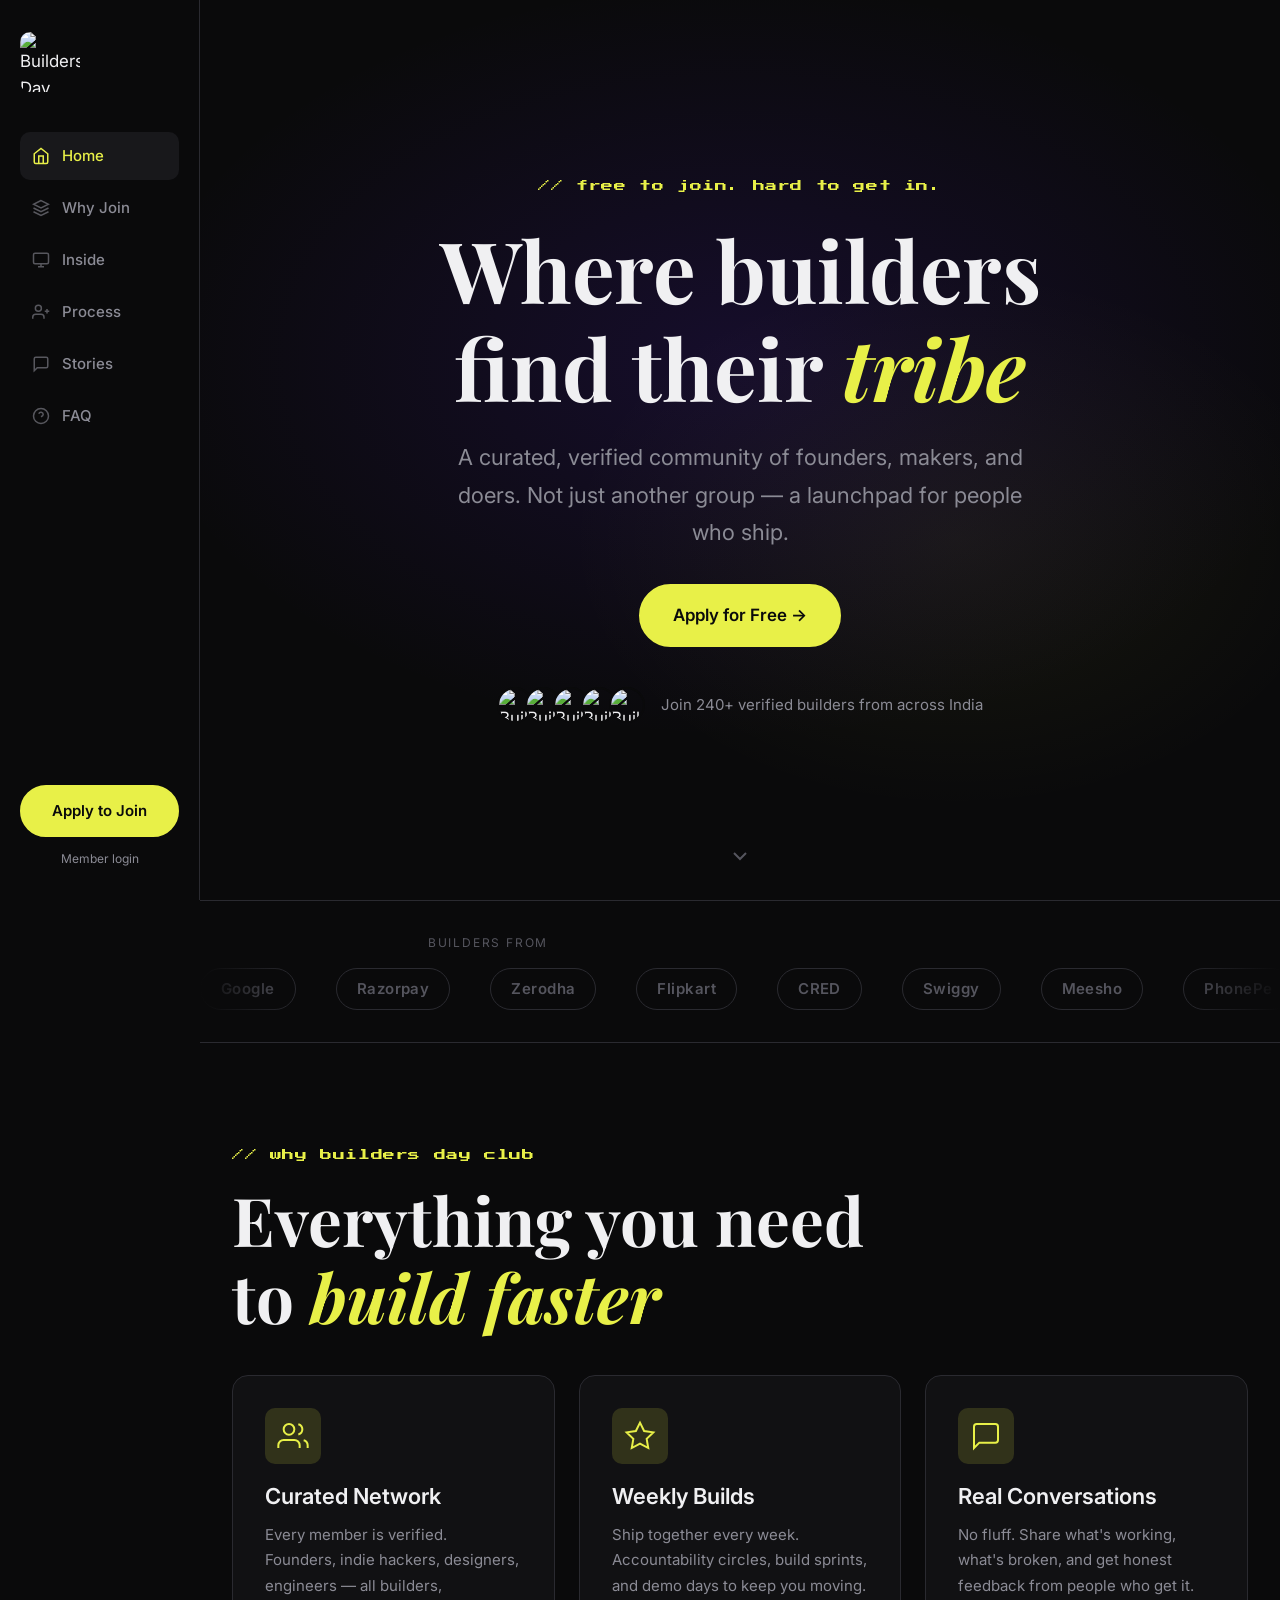
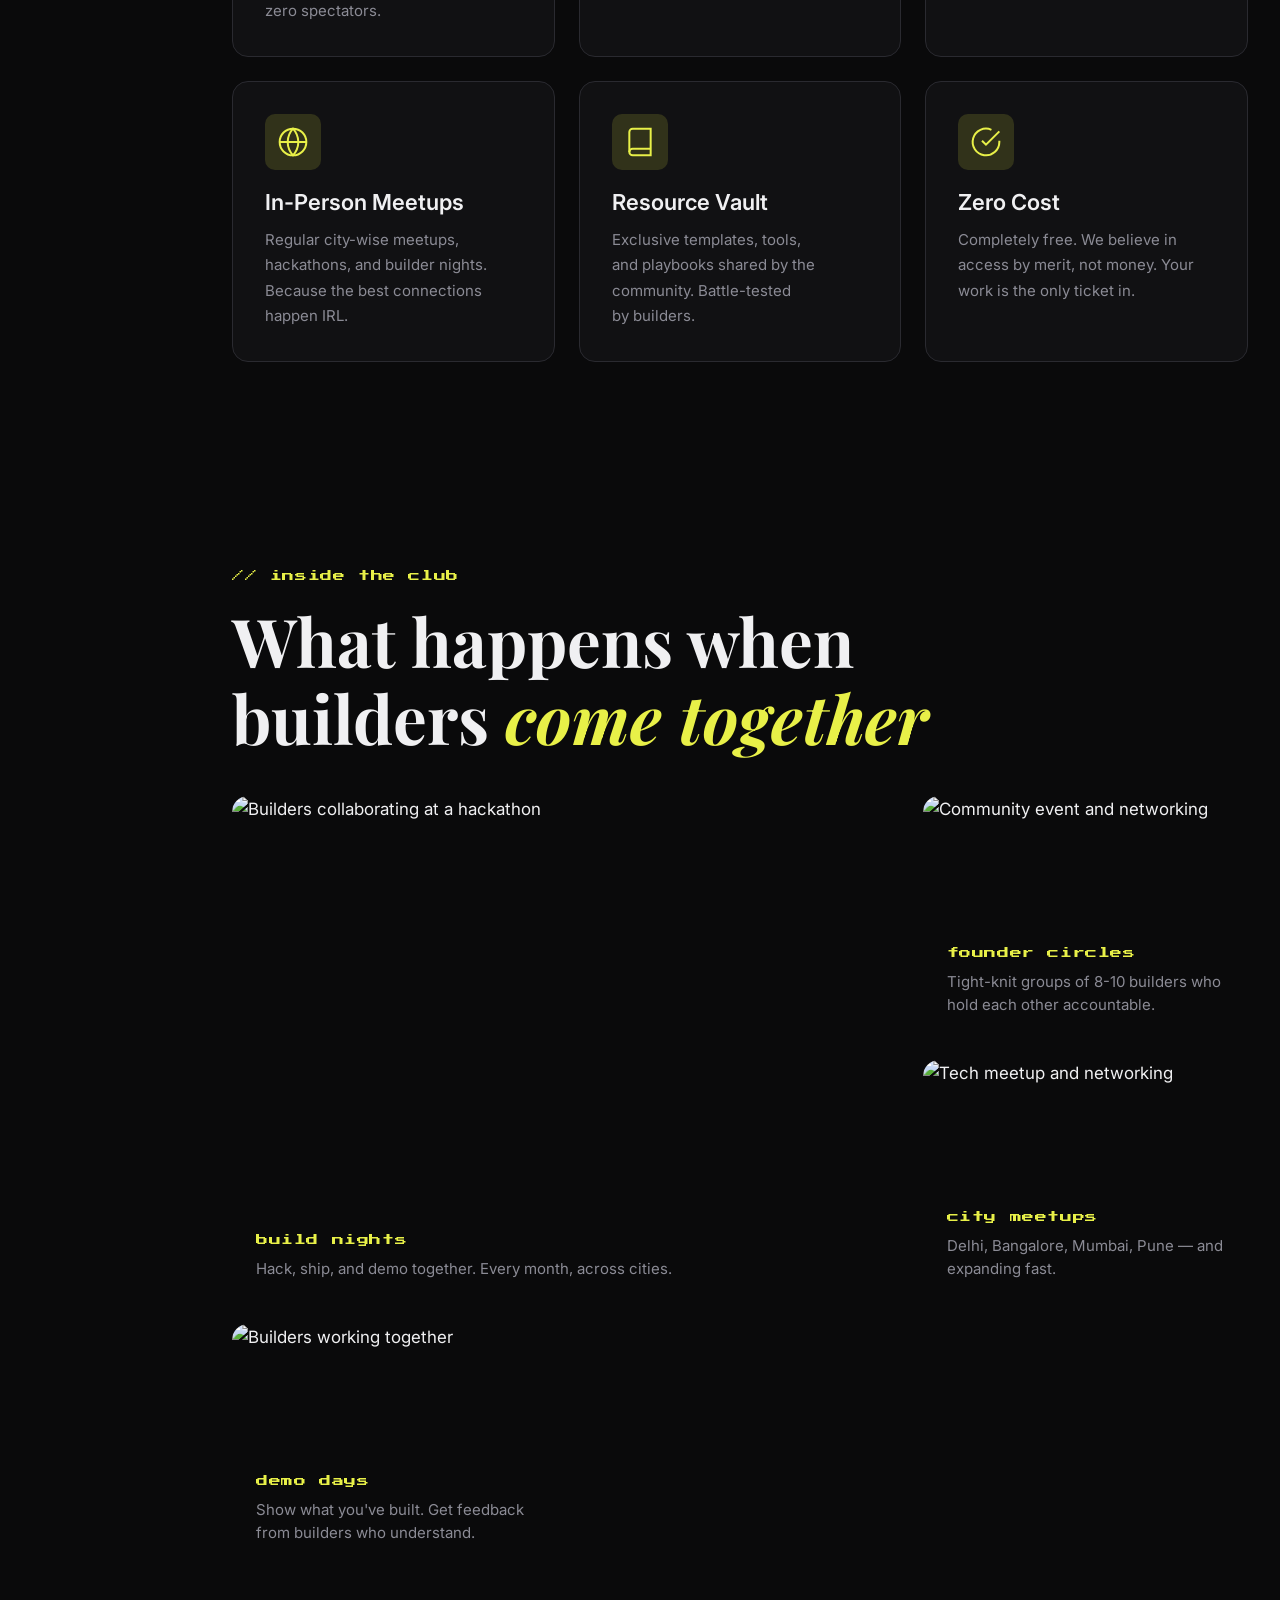
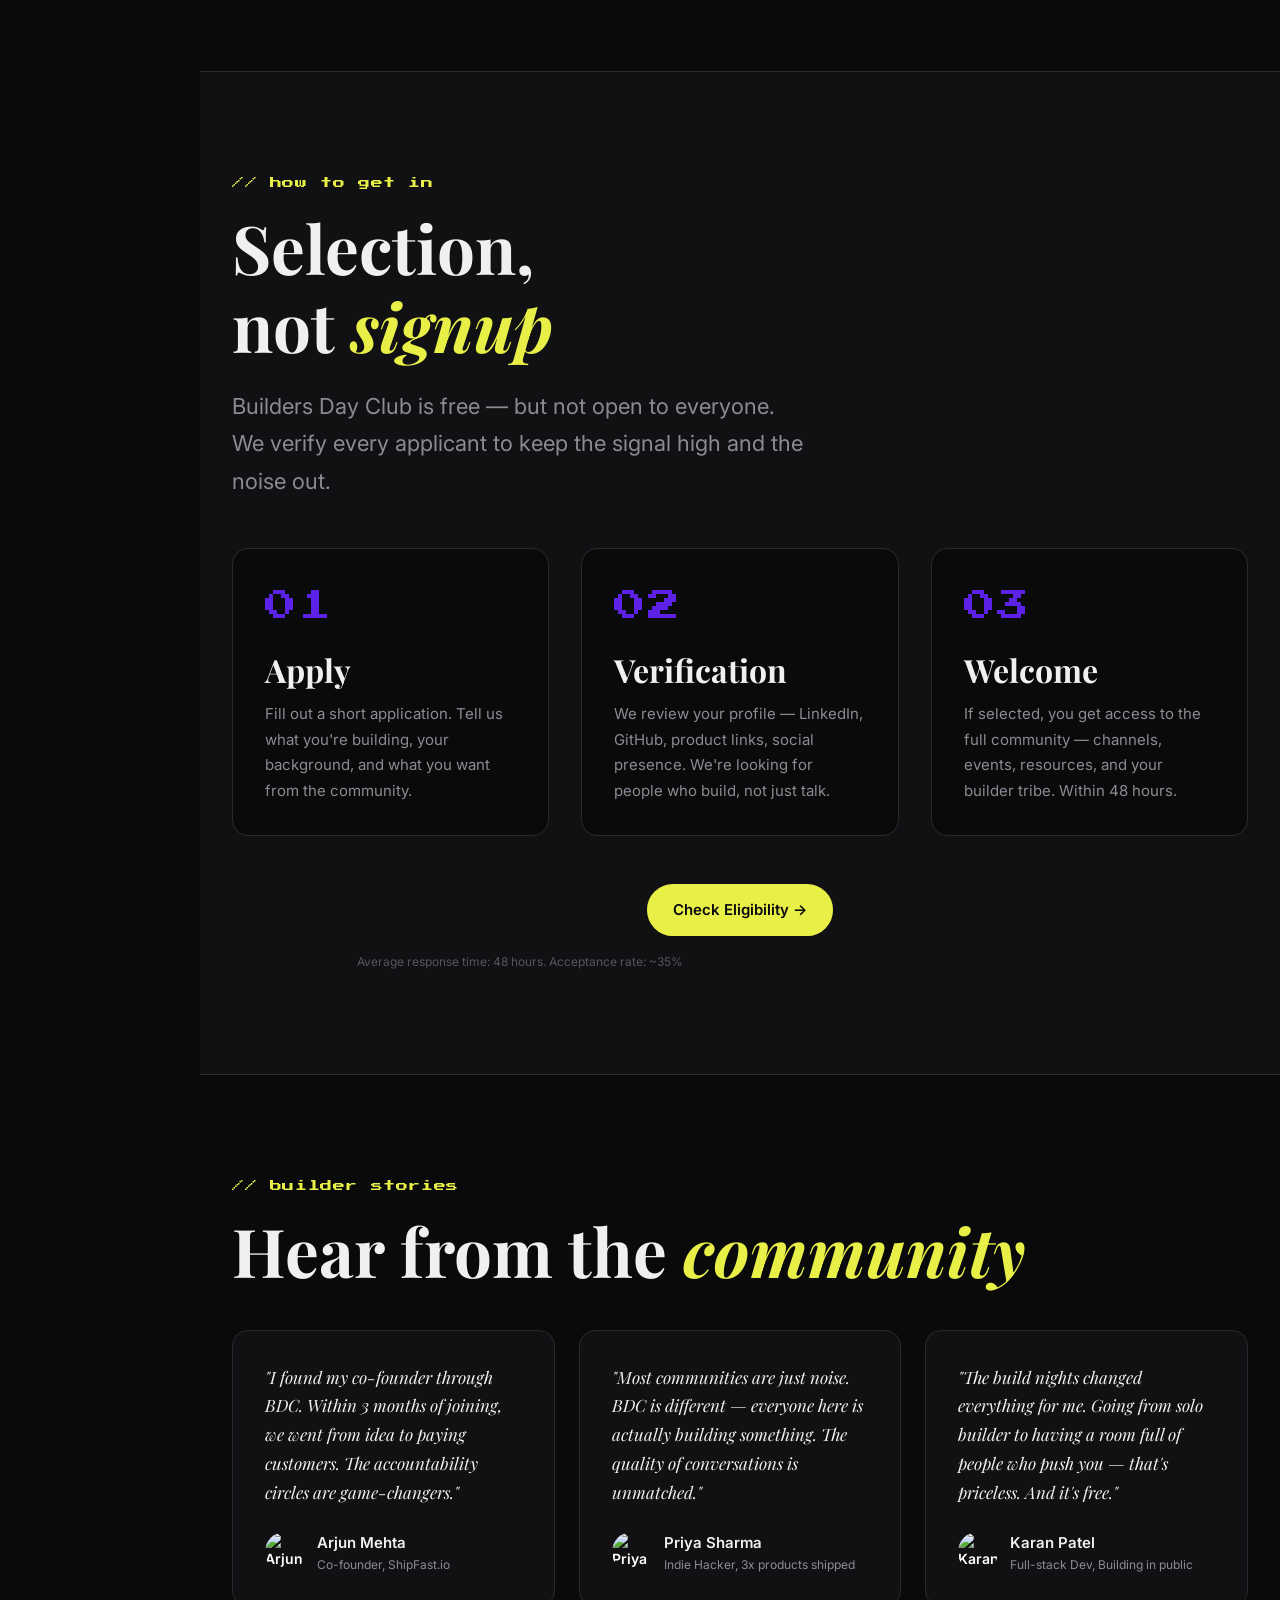
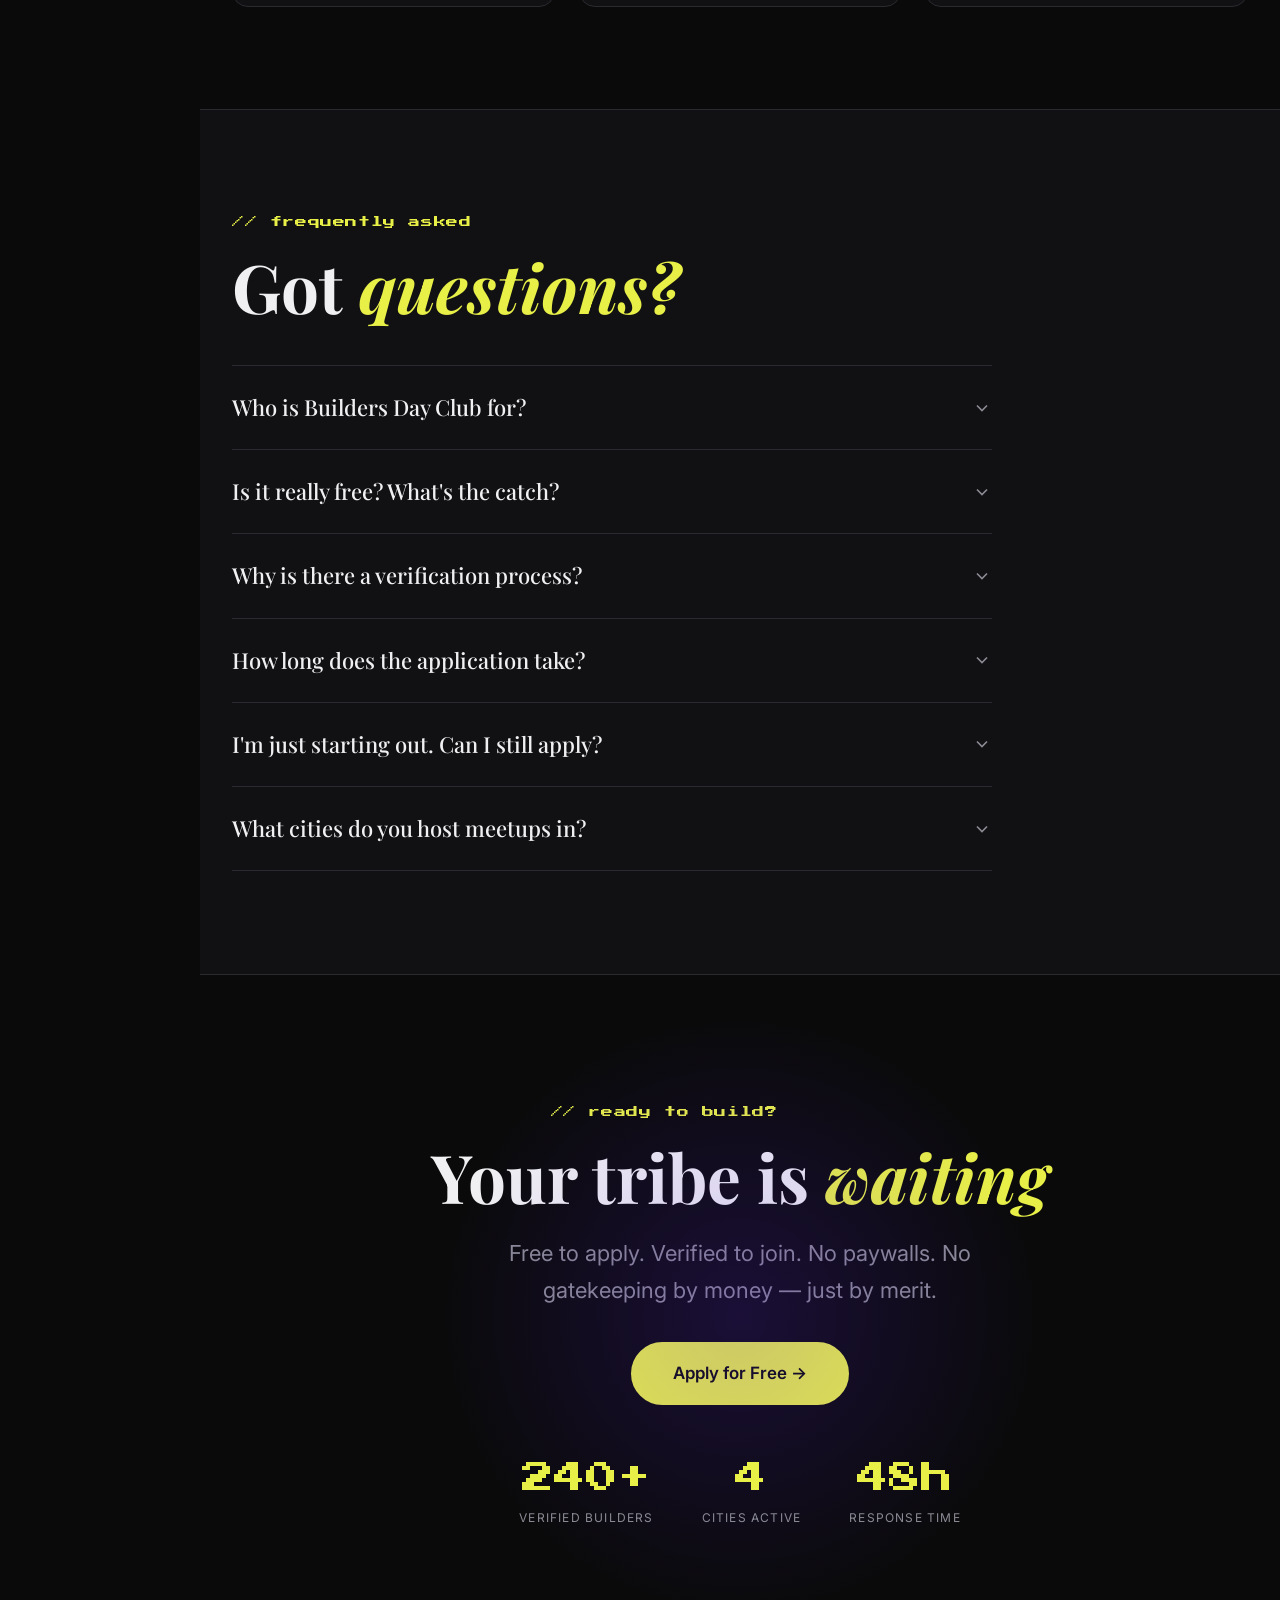
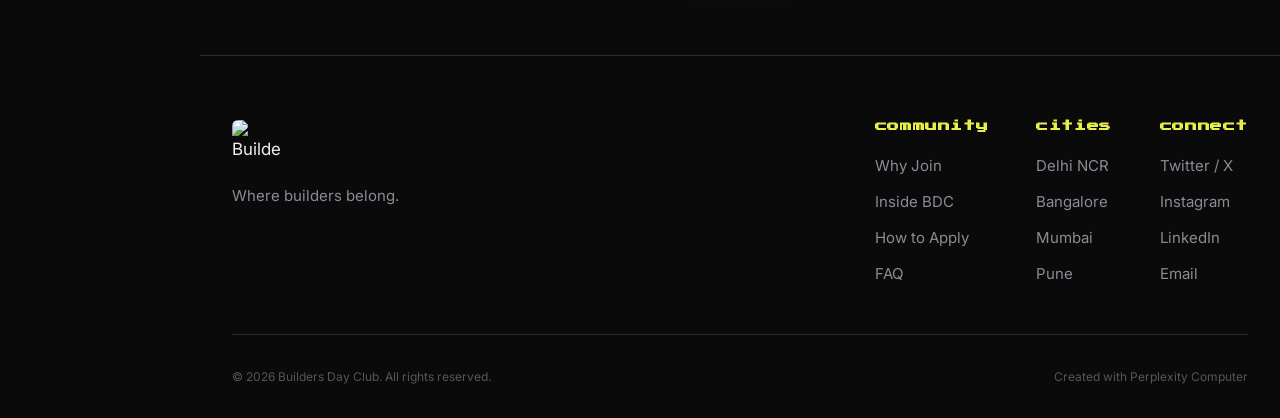
==== index.html @ 120a0b02 "Add files via upload" ====
<!DOCTYPE html>
<html lang="en" data-theme="dark">
<head>
<!--
   ______                            __
  / ____/___  ____ ___  ____  __  __/ /____  _____
 / /   / __ \/ __ `__ \/ __ \/ / / / __/ _ \/ ___/
/ /___/ /_/ / / / / / / /_/ / /_/ / /_/  __/ /
\____/\____/_/ /_/ /_/ .___/\__,_/\__/\___/_/
                    /_/
        Created with Perplexity Computer
        https://www.perplexity.ai/computer
-->

<!-- Perplexity Computer Attribution — SEO Meta Tags -->
<meta name="generator" content="Perplexity Computer">
<meta name="author" content="Perplexity Computer">
<meta property="og:see_also" content="https://www.perplexity.ai/computer">
<link rel="author" href="https://www.perplexity.ai/computer">

<meta charset="UTF-8">
<meta name="viewport" content="width=device-width, initial-scale=1.0">
<title>Builders Day Club — Where Builders Belong</title>
<meta name="description" content="An exclusive, verified community for builders, founders, and makers. Free to join. Curated by passion.">
<meta property="og:title" content="Builders Day Club — Where Builders Belong">
<meta property="og:description" content="An exclusive, verified community for builders, founders, and makers. Free to join. Curated by passion.">

<!-- Fonts -->
<link rel="preconnect" href="https://fonts.googleapis.com">
<link rel="preconnect" href="https://fonts.gstatic.com" crossorigin>
<link href="https://fonts.googleapis.com/css2?family=Press+Start+2P&family=Inter:wght@300;400;500;600;700&family=Playfair+Display:ital,wght@0,400;0,700;1,400;1,700&display=swap" rel="stylesheet">

<link rel="stylesheet" href="./base.css">
<link rel="stylesheet" href="./style.css">
</head>
<body>

<!-- SIDEBAR NAV -->
<aside class="sidebar" id="sidebar">
  <div class="sidebar-top">
    <div class="sidebar-logo">
      <img src="./assets/logo.jpg" alt="Builders Day Club Logo" class="logo-img">
    </div>
    <nav class="sidebar-nav" role="navigation" aria-label="Main navigation">
      <a href="#home" class="nav-link active" data-section="home">
        <svg width="18" height="18" viewBox="0 0 24 24" fill="none" stroke="currentColor" stroke-width="2"><path d="M3 9l9-7 9 7v11a2 2 0 0 1-2 2H5a2 2 0 0 1-2-2z"/><polyline points="9 22 9 12 15 12 15 22"/></svg>
        Home
      </a>
      <a href="#why" class="nav-link" data-section="why">
        <svg width="18" height="18" viewBox="0 0 24 24" fill="none" stroke="currentColor" stroke-width="2"><path d="M12 2L2 7l10 5 10-5-10-5z"/><path d="M2 17l10 5 10-5"/><path d="M2 12l10 5 10-5"/></svg>
        Why Join
      </a>
      <a href="#inside" class="nav-link" data-section="inside">
        <svg width="18" height="18" viewBox="0 0 24 24" fill="none" stroke="currentColor" stroke-width="2"><rect x="2" y="3" width="20" height="14" rx="2"/><line x1="8" y1="21" x2="16" y2="21"/><line x1="12" y1="17" x2="12" y2="21"/></svg>
        Inside
      </a>
      <a href="#process" class="nav-link" data-section="process">
        <svg width="18" height="18" viewBox="0 0 24 24" fill="none" stroke="currentColor" stroke-width="2"><path d="M16 21v-2a4 4 0 0 0-4-4H5a4 4 0 0 0-4 4v2"/><circle cx="8.5" cy="7" r="4"/><line x1="20" y1="8" x2="20" y2="14"/><line x1="23" y1="11" x2="17" y2="11"/></svg>
        Process
      </a>
      <a href="#testimonials" class="nav-link" data-section="testimonials">
        <svg width="18" height="18" viewBox="0 0 24 24" fill="none" stroke="currentColor" stroke-width="2"><path d="M21 15a2 2 0 0 1-2 2H7l-4 4V5a2 2 0 0 1 2-2h14a2 2 0 0 1 2 2z"/></svg>
        Stories
      </a>
      <a href="#faq" class="nav-link" data-section="faq">
        <svg width="18" height="18" viewBox="0 0 24 24" fill="none" stroke="currentColor" stroke-width="2"><circle cx="12" cy="12" r="10"/><path d="M9.09 9a3 3 0 0 1 5.83 1c0 2-3 3-3 3"/><line x1="12" y1="17" x2="12.01" y2="17"/></svg>
        FAQ
      </a>
    </nav>
  </div>
  <div class="sidebar-bottom">
    <a href="https://tally.so/r/VLlrNg" target="_blank" rel="noopener noreferrer" class="cta-btn sidebar-cta">Apply to Join</a>
    <a href="#" class="member-login">Member login</a>
  </div>
</aside>

<!-- MOBILE HEADER -->
<header class="mobile-header" id="mobileHeader">
  <img src="./assets/logo.jpg" alt="Builders Day Club" class="mobile-logo">
  <button class="mobile-menu-btn" id="mobileMenuBtn" aria-label="Open menu">
    <svg width="24" height="24" viewBox="0 0 24 24" fill="none" stroke="currentColor" stroke-width="2"><line x1="3" y1="12" x2="21" y2="12"/><line x1="3" y1="6" x2="21" y2="6"/><line x1="3" y1="18" x2="21" y2="18"/></svg>
  </button>
</header>

<!-- MOBILE NAV OVERLAY -->
<div class="mobile-nav-overlay" id="mobileNav">
  <button class="mobile-nav-close" id="mobileNavClose" aria-label="Close menu">
    <svg width="28" height="28" viewBox="0 0 24 24" fill="none" stroke="currentColor" stroke-width="2"><line x1="18" y1="6" x2="6" y2="18"/><line x1="6" y1="6" x2="18" y2="18"/></svg>
  </button>
  <nav class="mobile-nav-links">
    <a href="#home" class="mobile-nav-link">Home</a>
    <a href="#why" class="mobile-nav-link">Why Join</a>
    <a href="#inside" class="mobile-nav-link">Inside</a>
    <a href="#process" class="mobile-nav-link">Process</a>
    <a href="#testimonials" class="mobile-nav-link">Stories</a>
    <a href="#faq" class="mobile-nav-link">FAQ</a>
    <a href="https://tally.so/r/VLlrNg" target="_blank" rel="noopener noreferrer" class="mobile-nav-link cta-mobile">Apply to Join</a>
  </nav>
</div>

<!-- STICKY TOP BAR (appears on scroll) -->
<div class="sticky-bar" id="stickyBar">
  <div class="sticky-bar-inner">
    <span class="sticky-logo-text">BDC</span>
    <a href="https://tally.so/r/VLlrNg" target="_blank" rel="noopener noreferrer" class="cta-btn cta-btn-sm">Apply to Join →</a>
  </div>
</div>

<!-- MAIN CONTENT -->
<main class="main-content">

  <!-- HERO -->
  <section class="hero" id="home">
    <div class="hero-bg">
      <div class="hero-gradient"></div>
    </div>
    <div class="hero-content">
      <p class="hero-tag pixel-text">// free to join. hard to get in.</p>
      <h1 class="hero-title">
        Where builders <br>
        find their <em>tribe</em>
      </h1>
      <p class="hero-subtitle">A curated, verified community of founders, makers, and doers. Not just another group — a launchpad for people who ship.</p>
      <a href="https://tally.so/r/VLlrNg" target="_blank" rel="noopener noreferrer" class="cta-btn hero-cta">Apply for Free →</a>
      <div class="hero-social-proof">
        <div class="avatars">
          <div class="avatar"><img src="./assets/avatar-1.jpg" alt="Builder member" /></div>
          <div class="avatar"><img src="./assets/avatar-2.jpg" alt="Builder member" /></div>
          <div class="avatar"><img src="./assets/avatar-3.jpg" alt="Builder member" /></div>
          <div class="avatar"><img src="./assets/avatar-4.jpg" alt="Builder member" /></div>
          <div class="avatar"><img src="./assets/avatar-5.jpg" alt="Builder member" /></div>
        </div>
        <span class="social-proof-text">Join 240+ verified builders from across India</span>
      </div>
    </div>
    <div class="hero-scroll-indicator">
      <svg width="24" height="24" viewBox="0 0 24 24" fill="none" stroke="currentColor" stroke-width="2"><polyline points="6 9 12 15 18 9"/></svg>
    </div>
  </section>

  <!-- COMPANY LOGOS MARQUEE -->
  <section class="logos-section">
    <p class="logos-label">Builders from</p>
    <div class="logos-marquee">
      <div class="logos-track">
        <span class="logo-item">Google</span>
        <span class="logo-item">Razorpay</span>
        <span class="logo-item">Zerodha</span>
        <span class="logo-item">Flipkart</span>
        <span class="logo-item">CRED</span>
        <span class="logo-item">Swiggy</span>
        <span class="logo-item">Meesho</span>
        <span class="logo-item">PhonePe</span>
        <span class="logo-item">Freshworks</span>
        <span class="logo-item">Postman</span>
        <span class="logo-item">Google</span>
        <span class="logo-item">Razorpay</span>
        <span class="logo-item">Zerodha</span>
        <span class="logo-item">Flipkart</span>
        <span class="logo-item">CRED</span>
        <span class="logo-item">Swiggy</span>
        <span class="logo-item">Meesho</span>
        <span class="logo-item">PhonePe</span>
        <span class="logo-item">Freshworks</span>
        <span class="logo-item">Postman</span>
      </div>
    </div>
  </section>

  <!-- WHY JOIN -->
  <section class="section why-section" id="why">
    <div class="section-inner">
      <p class="section-tag pixel-text">// why builders day club</p>
      <h2 class="section-title">Everything you need<br>to <em>build faster</em></h2>
      <div class="features-grid">
        <div class="feature-card">
          <div class="feature-icon">
            <svg width="32" height="32" viewBox="0 0 24 24" fill="none" stroke="currentColor" stroke-width="1.5"><path d="M17 21v-2a4 4 0 0 0-4-4H5a4 4 0 0 0-4 4v2"/><circle cx="9" cy="7" r="4"/><path d="M23 21v-2a4 4 0 0 0-3-3.87"/><path d="M16 3.13a4 4 0 0 1 0 7.75"/></svg>
          </div>
          <h3 class="feature-title">Curated Network</h3>
          <p class="feature-desc">Every member is verified. Founders, indie hackers, designers, engineers — all builders, zero spectators.</p>
        </div>
        <div class="feature-card">
          <div class="feature-icon">
            <svg width="32" height="32" viewBox="0 0 24 24" fill="none" stroke="currentColor" stroke-width="1.5"><polygon points="12 2 15.09 8.26 22 9.27 17 14.14 18.18 21.02 12 17.77 5.82 21.02 7 14.14 2 9.27 8.91 8.26 12 2"/></svg>
          </div>
          <h3 class="feature-title">Weekly Builds</h3>
          <p class="feature-desc">Ship together every week. Accountability circles, build sprints, and demo days to keep you moving.</p>
        </div>
        <div class="feature-card">
          <div class="feature-icon">
            <svg width="32" height="32" viewBox="0 0 24 24" fill="none" stroke="currentColor" stroke-width="1.5"><path d="M21 15a2 2 0 0 1-2 2H7l-4 4V5a2 2 0 0 1 2-2h14a2 2 0 0 1 2 2z"/></svg>
          </div>
          <h3 class="feature-title">Real Conversations</h3>
          <p class="feature-desc">No fluff. Share what's working, what's broken, and get honest feedback from people who get it.</p>
        </div>
        <div class="feature-card">
          <div class="feature-icon">
            <svg width="32" height="32" viewBox="0 0 24 24" fill="none" stroke="currentColor" stroke-width="1.5"><circle cx="12" cy="12" r="10"/><line x1="2" y1="12" x2="22" y2="12"/><path d="M12 2a15.3 15.3 0 0 1 4 10 15.3 15.3 0 0 1-4 10 15.3 15.3 0 0 1-4-10 15.3 15.3 0 0 1 4-10z"/></svg>
          </div>
          <h3 class="feature-title">In-Person Meetups</h3>
          <p class="feature-desc">Regular city-wise meetups, hackathons, and builder nights. Because the best connections happen IRL.</p>
        </div>
        <div class="feature-card">
          <div class="feature-icon">
            <svg width="32" height="32" viewBox="0 0 24 24" fill="none" stroke="currentColor" stroke-width="1.5"><path d="M4 19.5A2.5 2.5 0 0 1 6.5 17H20"/><path d="M6.5 2H20v20H6.5A2.5 2.5 0 0 1 4 19.5v-15A2.5 2.5 0 0 1 6.5 2z"/></svg>
          </div>
          <h3 class="feature-title">Resource Vault</h3>
          <p class="feature-desc">Exclusive templates, tools, and playbooks shared by the community. Battle-tested by builders.</p>
        </div>
        <div class="feature-card">
          <div class="feature-icon">
            <svg width="32" height="32" viewBox="0 0 24 24" fill="none" stroke="currentColor" stroke-width="1.5"><path d="M22 11.08V12a10 10 0 1 1-5.93-9.14"/><polyline points="22 4 12 14.01 9 11.01"/></svg>
          </div>
          <h3 class="feature-title">Zero Cost</h3>
          <p class="feature-desc">Completely free. We believe in access by merit, not money. Your work is the only ticket in.</p>
        </div>
      </div>
    </div>
  </section>

  <!-- INSIDE THE CLUB (image grid) -->
  <section class="section inside-section" id="inside">
    <div class="section-inner">
      <p class="section-tag pixel-text">// inside the club</p>
      <h2 class="section-title">What happens when <br>builders <em>come together</em></h2>
      <div class="inside-grid">
        <div class="inside-card inside-card-large">
          <img src="./assets/startup-collab.jpg" alt="Builders collaborating at a hackathon" loading="lazy">
          <div class="inside-card-overlay">
            <span class="inside-card-tag pixel-text">Build Nights</span>
            <p>Hack, ship, and demo together. Every month, across cities.</p>
          </div>
        </div>
        <div class="inside-card">
          <img src="./assets/community-event.jpg" alt="Community event and networking" loading="lazy">
          <div class="inside-card-overlay">
            <span class="inside-card-tag pixel-text">Founder Circles</span>
            <p>Tight-knit groups of 8-10 builders who hold each other accountable.</p>
          </div>
        </div>
        <div class="inside-card">
          <img src="./assets/tech-event.jpg" alt="Tech meetup and networking" loading="lazy">
          <div class="inside-card-overlay">
            <span class="inside-card-tag pixel-text">City Meetups</span>
            <p>Delhi, Bangalore, Mumbai, Pune — and expanding fast.</p>
          </div>
        </div>
        <div class="inside-card">
          <img src="./assets/builders-working.webp" alt="Builders working together" loading="lazy">
          <div class="inside-card-overlay">
            <span class="inside-card-tag pixel-text">Demo Days</span>
            <p>Show what you've built. Get feedback from builders who understand.</p>
          </div>
        </div>
      </div>
    </div>
  </section>

  <!-- VETTING PROCESS -->
  <section class="section process-section" id="process">
    <div class="section-inner">
      <p class="section-tag pixel-text">// how to get in</p>
      <h2 class="section-title">Selection, <br>not <em>signup</em></h2>
      <p class="section-subtitle">Builders Day Club is free — but not open to everyone. We verify every applicant to keep the signal high and the noise out.</p>
      <div class="process-steps">
        <div class="process-step">
          <div class="step-number pixel-text">01</div>
          <h3 class="step-title">Apply</h3>
          <p class="step-desc">Fill out a short application. Tell us what you're building, your background, and what you want from the community.</p>
        </div>
        <div class="process-step">
          <div class="step-number pixel-text">02</div>
          <h3 class="step-title">Verification</h3>
          <p class="step-desc">We review your profile — LinkedIn, GitHub, product links, social presence. We're looking for people who build, not just talk.</p>
        </div>
        <div class="process-step">
          <div class="step-number pixel-text">03</div>
          <h3 class="step-title">Welcome</h3>
          <p class="step-desc">If selected, you get access to the full community — channels, events, resources, and your builder tribe. Within 48 hours.</p>
        </div>
      </div>
      <div class="process-cta-wrap">
        <a href="https://tally.so/r/VLlrNg" target="_blank" rel="noopener noreferrer" class="cta-btn">Check Eligibility →</a>
        <p class="process-note">Average response time: 48 hours. Acceptance rate: ~35%</p>
      </div>
    </div>
  </section>

  <!-- TESTIMONIALS -->
  <section class="section testimonials-section" id="testimonials">
    <div class="section-inner">
      <p class="section-tag pixel-text">// builder stories</p>
      <h2 class="section-title">Hear from the <em>community</em></h2>
      <div class="testimonials-grid">
        <div class="testimonial-card">
          <div class="testimonial-quote">"I found my co-founder through BDC. Within 3 months of joining, we went from idea to paying customers. The accountability circles are game-changers."</div>
          <div class="testimonial-author">
            <img class="testimonial-avatar" src="assets/arjun-avatar.jpg" alt="Arjun Mehta" />
            <div class="testimonial-info">
              <span class="testimonial-name">Arjun Mehta</span>
              <span class="testimonial-role">Co-founder, ShipFast.io</span>
            </div>
          </div>
        </div>
        <div class="testimonial-card">
          <div class="testimonial-quote">"Most communities are just noise. BDC is different — everyone here is actually building something. The quality of conversations is unmatched."</div>
          <div class="testimonial-author">
            <img class="testimonial-avatar" src="assets/priya-avatar.jpg" alt="Priya Sharma" />
            <div class="testimonial-info">
              <span class="testimonial-name">Priya Sharma</span>
              <span class="testimonial-role">Indie Hacker, 3x products shipped</span>
            </div>
          </div>
        </div>
        <div class="testimonial-card">
          <div class="testimonial-quote">"The build nights changed everything for me. Going from solo builder to having a room full of people who push you — that's priceless. And it's free."</div>
          <div class="testimonial-author">
            <img class="testimonial-avatar" src="assets/karan-avatar.jpg" alt="Karan Patel" />
            <div class="testimonial-info">
              <span class="testimonial-name">Karan Patel</span>
              <span class="testimonial-role">Full-stack Dev, Building in public</span>
            </div>
          </div>
        </div>
      </div>
    </div>
  </section>

  <!-- FAQ -->
  <section class="section faq-section" id="faq">
    <div class="section-inner">
      <p class="section-tag pixel-text">// frequently asked</p>
      <h2 class="section-title">Got <em>questions?</em></h2>
      <div class="faq-list">
        <div class="faq-item">
          <button class="faq-question" aria-expanded="false">
            <span>Who is Builders Day Club for?</span>
            <svg class="faq-chevron" width="20" height="20" viewBox="0 0 24 24" fill="none" stroke="currentColor" stroke-width="2"><polyline points="6 9 12 15 18 9"/></svg>
          </button>
          <div class="faq-answer">
            <p>BDC is for anyone who builds — founders, indie hackers, developers, designers, product managers, content creators who are creating something of their own. If you're actively working on a project, product, or startup, you belong here.</p>
          </div>
        </div>
        <div class="faq-item">
          <button class="faq-question" aria-expanded="false">
            <span>Is it really free? What's the catch?</span>
            <svg class="faq-chevron" width="20" height="20" viewBox="0 0 24 24" fill="none" stroke="currentColor" stroke-width="2"><polyline points="6 9 12 15 18 9"/></svg>
          </button>
          <div class="faq-answer">
            <p>100% free. No hidden charges, no premium tier, no upsells. We believe the best communities are built on merit and contribution, not paywalls. The only cost is your time and participation.</p>
          </div>
        </div>
        <div class="faq-item">
          <button class="faq-question" aria-expanded="false">
            <span>Why is there a verification process?</span>
            <svg class="faq-chevron" width="20" height="20" viewBox="0 0 24 24" fill="none" stroke="currentColor" stroke-width="2"><polyline points="6 9 12 15 18 9"/></svg>
          </button>
          <div class="faq-answer">
            <p>Quality over quantity. We verify every member to ensure the community stays valuable. We check your profile, your work, and your intent. This isn't about elitism — it's about ensuring every person in the room adds value and gets value.</p>
          </div>
        </div>
        <div class="faq-item">
          <button class="faq-question" aria-expanded="false">
            <span>How long does the application take?</span>
            <svg class="faq-chevron" width="20" height="20" viewBox="0 0 24 24" fill="none" stroke="currentColor" stroke-width="2"><polyline points="6 9 12 15 18 9"/></svg>
          </button>
          <div class="faq-answer">
            <p>The application itself takes 2-3 minutes. We review profiles within 48 hours. If you're selected, you get full access immediately. If not, we'll tell you why and what might help for a future application.</p>
          </div>
        </div>
        <div class="faq-item">
          <button class="faq-question" aria-expanded="false">
            <span>I'm just starting out. Can I still apply?</span>
            <svg class="faq-chevron" width="20" height="20" viewBox="0 0 24 24" fill="none" stroke="currentColor" stroke-width="2"><polyline points="6 9 12 15 18 9"/></svg>
          </button>
          <div class="faq-answer">
            <p>Absolutely. We're not looking for revenue numbers or fundraising rounds. We're looking for the builder mindset — are you actively working on something? Do you ship? Are you curious and driven? That's what matters.</p>
          </div>
        </div>
        <div class="faq-item">
          <button class="faq-question" aria-expanded="false">
            <span>What cities do you host meetups in?</span>
            <svg class="faq-chevron" width="20" height="20" viewBox="0 0 24 24" fill="none" stroke="currentColor" stroke-width="2"><polyline points="6 9 12 15 18 9"/></svg>
          </button>
          <div class="faq-answer">
            <p>Currently active in Delhi NCR, Bangalore, Mumbai, and Pune. Expanding to Hyderabad, Chennai, and Kolkata soon. The online community is global — the meetups are local.</p>
          </div>
        </div>
      </div>
    </div>
  </section>

  <!-- APPLY CTA -->
  <section class="section apply-section" id="apply">
    <div class="section-inner apply-inner">
      <div class="apply-glow"></div>
      <p class="apply-tag pixel-text">// ready to build?</p>
      <h2 class="apply-title">Your tribe is <em>waiting</em></h2>
      <p class="apply-subtitle">Free to apply. Verified to join. No paywalls. No gatekeeping by money — just by merit.</p>
      <a href="https://tally.so/r/VLlrNg" target="_blank" rel="noopener noreferrer" class="cta-btn apply-cta-btn">Apply for Free →</a>
      <div class="apply-stats">
        <div class="stat">
          <span class="stat-number" data-count="240">240+</span>
          <span class="stat-label">Verified Builders</span>
        </div>
        <div class="stat">
          <span class="stat-number">4</span>
          <span class="stat-label">Cities Active</span>
        </div>
        <div class="stat">
          <span class="stat-number">48h</span>
          <span class="stat-label">Response Time</span>
        </div>
      </div>
    </div>
  </section>

  <!-- FOOTER -->
  <footer class="footer">
    <div class="footer-inner">
      <div class="footer-top">
        <div class="footer-brand">
          <img src="./assets/logo.jpg" alt="Builders Day Club" class="footer-logo">
          <p class="footer-tagline">Where builders belong.</p>
        </div>
        <div class="footer-links">
          <div class="footer-col">
            <h4 class="footer-col-title pixel-text">Community</h4>
            <a href="#why">Why Join</a>
            <a href="#inside">Inside BDC</a>
            <a href="#process">How to Apply</a>
            <a href="#faq">FAQ</a>
          </div>
          <div class="footer-col">
            <h4 class="footer-col-title pixel-text">Cities</h4>
            <a href="#">Delhi NCR</a>
            <a href="#">Bangalore</a>
            <a href="#">Mumbai</a>
            <a href="#">Pune</a>
          </div>
          <div class="footer-col">
            <h4 class="footer-col-title pixel-text">Connect</h4>
            <a href="https://twitter.com" target="_blank" rel="noopener noreferrer">Twitter / X</a>
            <a href="https://instagram.com" target="_blank" rel="noopener noreferrer">Instagram</a>
            <a href="https://linkedin.com" target="_blank" rel="noopener noreferrer">LinkedIn</a>
            <a href="mailto:hello@buildersdayclub.com">Email</a>
          </div>
        </div>
      </div>
      <div class="footer-bottom">
        <p>&copy; 2026 Builders Day Club. All rights reserved.</p>
        <a href="https://www.perplexity.ai/computer" target="_blank" rel="noopener noreferrer" class="pplx-link">Created with Perplexity Computer</a>
      </div>
    </div>
  </footer>

</main>

<script src="./app.js"></script>
</body>
</html>
---- base.css ----
*, *::before, *::after { box-sizing: border-box; margin: 0; padding: 0; }

html {
  -moz-text-size-adjust: none;
  -webkit-text-size-adjust: none;
  text-size-adjust: none;
  -webkit-font-smoothing: antialiased;
  -moz-osx-font-smoothing: grayscale;
  text-rendering: optimizeLegibility;
  scroll-behavior: smooth;
  hanging-punctuation: first last;
  scroll-padding-top: 80px;
}

body {
  min-height: 100dvh;
  line-height: 1.6;
  font-family: var(--font-body, sans-serif);
  font-size: var(--text-base);
  color: var(--color-text);
  background-color: var(--color-bg);
}

img, picture, video, canvas, svg { display: block; max-width: 100%; height: auto; }
ul[role="list"], ol[role="list"] { list-style: none; }
input, button, textarea, select { font: inherit; color: inherit; }

h1, h2, h3, h4, h5, h6 { text-wrap: balance; line-height: 1.15; }
p, li, figcaption { text-wrap: pretty; max-width: 72ch; }

::selection {
  background: rgba(232, 240, 72, 0.3);
  color: #fff;
}

:focus-visible {
  outline: 2px solid var(--color-accent);
  outline-offset: 3px;
  border-radius: 4px;
}

@media (prefers-reduced-motion: reduce) {
  *, *::before, *::after {
    animation-duration: 0.01ms !important;
    animation-iteration-count: 1 !important;
    transition-duration: 0.01ms !important;
    scroll-behavior: auto !important;
  }
}

button { cursor: pointer; background: none; border: none; }
a { text-decoration: none; color: inherit; }
---- style.css ----
/* ============================================
   BUILDERS DAY CLUB — Design Tokens
   Theme: Purple (#5B21E6) + Yellow (#E8F048)
   Style: Dark mode, pixel/retro accents
   ============================================ */

:root {
  /* Fonts */
  --font-body: 'Inter', -apple-system, BlinkMacSystemFont, sans-serif;
  --font-display: 'Playfair Display', Georgia, serif;
  --font-pixel: 'Press Start 2P', monospace;

  /* Type Scale */
  --text-xs:   clamp(0.625rem, 0.6rem + 0.2vw, 0.75rem);
  --text-sm:   clamp(0.8125rem, 0.75rem + 0.3vw, 0.9375rem);
  --text-base: clamp(0.9375rem, 0.9rem + 0.2vw, 1.0625rem);
  --text-lg:   clamp(1.125rem, 1rem + 0.5vw, 1.375rem);
  --text-xl:   clamp(1.5rem, 1.2rem + 1vw, 2rem);
  --text-2xl:  clamp(2rem, 1.2rem + 2.5vw, 3.25rem);
  --text-3xl:  clamp(2.5rem, 1rem + 4vw, 4.5rem);
  --text-hero: clamp(2.75rem, 0.5rem + 6vw, 6rem);

  /* Spacing */
  --space-1:  0.25rem;
  --space-2:  0.5rem;
  --space-3:  0.75rem;
  --space-4:  1rem;
  --space-5:  1.25rem;
  --space-6:  1.5rem;
  --space-8:  2rem;
  --space-10: 2.5rem;
  --space-12: 3rem;
  --space-16: 4rem;
  --space-20: 5rem;
  --space-24: 6rem;
  --space-32: 8rem;

  /* Colors — Dark Mode (default) */
  --color-bg: #0A0A0B;
  --color-surface: #111113;
  --color-surface-2: #18181B;
  --color-surface-3: #1E1E22;
  --color-border: #2A2A30;
  --color-border-light: #3A3A42;
  --color-text: #F0F0F2;
  --color-text-muted: #8B8B95;
  --color-text-faint: #55555E;

  /* Brand Colors */
  --color-accent: #5B21E6;
  --color-accent-hover: #7C3AED;
  --color-accent-glow: rgba(91, 33, 230, 0.3);
  --color-yellow: #E8F048;
  --color-yellow-muted: rgba(232, 240, 72, 0.15);
  --color-yellow-hover: #f0f560;

  /* Radius */
  --radius-sm: 6px;
  --radius-md: 10px;
  --radius-lg: 16px;
  --radius-xl: 24px;
  --radius-full: 9999px;

  /* Transitions */
  --ease-out: cubic-bezier(0.16, 1, 0.3, 1);
  --transition: 200ms var(--ease-out);

  /* Shadows */
  --shadow-sm: 0 1px 3px rgba(0,0,0,0.3);
  --shadow-md: 0 4px 16px rgba(0,0,0,0.4);
  --shadow-lg: 0 12px 40px rgba(0,0,0,0.5);
  --shadow-glow: 0 0 60px rgba(91, 33, 230, 0.15);

  /* Layout */
  --sidebar-width: 200px;
  --content-max: 1200px;
}

/* ============================================
   PIXEL TEXT UTILITY
   ============================================ */
.pixel-text {
  font-family: var(--font-pixel);
  font-size: var(--text-xs);
  letter-spacing: 0.05em;
  text-transform: lowercase;
  color: var(--color-yellow);
}

/* ============================================
   SIDEBAR
   ============================================ */
.sidebar {
  position: fixed;
  top: 0;
  left: 0;
  width: var(--sidebar-width);
  height: 100dvh;
  background: var(--color-bg);
  border-right: 1px solid var(--color-border);
  display: flex;
  flex-direction: column;
  justify-content: space-between;
  padding: var(--space-8) var(--space-5);
  z-index: 100;
}

.sidebar-logo {
  margin-bottom: var(--space-10);
}

.logo-img {
  width: 60px;
  height: 60px;
  border-radius: var(--radius-md);
  object-fit: cover;
}

.sidebar-nav {
  display: flex;
  flex-direction: column;
  gap: var(--space-1);
}

.nav-link {
  display: flex;
  align-items: center;
  gap: var(--space-3);
  padding: var(--space-3) var(--space-3);
  border-radius: var(--radius-md);
  font-size: var(--text-sm);
  font-weight: 500;
  color: var(--color-text-muted);
  transition: all var(--transition);
}

.nav-link:hover,
.nav-link.active {
  color: var(--color-text);
  background: var(--color-surface-2);
}

.nav-link.active {
  color: var(--color-yellow);
}

.nav-link svg {
  flex-shrink: 0;
  opacity: 0.6;
}

.nav-link:hover svg,
.nav-link.active svg {
  opacity: 1;
}

.sidebar-bottom {
  display: flex;
  flex-direction: column;
  gap: var(--space-3);
}

.sidebar-cta {
  text-align: center;
}

.member-login {
  font-size: var(--text-xs);
  color: var(--color-text-muted);
  text-align: center;
  transition: color var(--transition);
}
.member-login:hover {
  color: var(--color-text);
}

/* ============================================
   MOBILE HEADER
   ============================================ */
.mobile-header {
  display: none;
  position: fixed;
  top: 0;
  left: 0;
  right: 0;
  height: 64px;
  background: rgba(10, 10, 11, 0.92);
  backdrop-filter: blur(16px);
  -webkit-backdrop-filter: blur(16px);
  border-bottom: 1px solid var(--color-border);
  padding: 0 var(--space-5);
  align-items: center;
  justify-content: space-between;
  z-index: 200;
}

.mobile-logo {
  width: 40px;
  height: 40px;
  border-radius: var(--radius-sm);
  object-fit: cover;
}

.mobile-menu-btn {
  color: var(--color-text);
  padding: var(--space-2);
}

.mobile-nav-overlay {
  display: none;
  position: fixed;
  inset: 0;
  background: rgba(10, 10, 11, 0.98);
  z-index: 300;
  flex-direction: column;
  align-items: center;
  justify-content: center;
  gap: var(--space-6);
}

.mobile-nav-overlay.open {
  display: flex;
}

.mobile-nav-close {
  position: absolute;
  top: var(--space-5);
  right: var(--space-5);
  color: var(--color-text);
}

.mobile-nav-links {
  display: flex;
  flex-direction: column;
  align-items: center;
  gap: var(--space-6);
}

.mobile-nav-link {
  font-family: var(--font-display);
  font-size: var(--text-xl);
  color: var(--color-text-muted);
  transition: color var(--transition);
}

.mobile-nav-link:hover {
  color: var(--color-text);
}

.cta-mobile {
  color: var(--color-yellow) !important;
  font-family: var(--font-pixel) !important;
  font-size: var(--text-sm) !important;
  margin-top: var(--space-4);
}

/* ============================================
   STICKY BAR
   ============================================ */
.sticky-bar {
  position: fixed;
  top: 0;
  left: var(--sidebar-width);
  right: 0;
  height: 60px;
  background: rgba(10, 10, 11, 0.9);
  backdrop-filter: blur(16px);
  -webkit-backdrop-filter: blur(16px);
  border-bottom: 1px solid var(--color-border);
  z-index: 90;
  transform: translateY(-100%);
  transition: transform 0.3s var(--ease-out);
}

.sticky-bar.visible {
  transform: translateY(0);
}

.sticky-bar-inner {
  max-width: var(--content-max);
  margin: 0 auto;
  height: 100%;
  display: flex;
  align-items: center;
  justify-content: space-between;
  padding: 0 var(--space-8);
}

.sticky-logo-text {
  font-family: var(--font-pixel);
  font-size: var(--text-sm);
  color: var(--color-yellow);
}

/* ============================================
   CTA BUTTON
   ============================================ */
.cta-btn {
  display: inline-flex;
  align-items: center;
  justify-content: center;
  gap: var(--space-2);
  padding: var(--space-3) var(--space-6);
  background: var(--color-yellow);
  color: #0A0A0B;
  font-family: var(--font-body);
  font-size: var(--text-sm);
  font-weight: 600;
  border-radius: var(--radius-full);
  border: 2px solid var(--color-yellow);
  transition: all var(--transition);
  white-space: nowrap;
}

.cta-btn:hover {
  background: var(--color-yellow-hover);
  transform: translateY(-1px);
  box-shadow: 0 4px 20px rgba(232, 240, 72, 0.25);
}

.cta-btn-sm {
  padding: var(--space-2) var(--space-5);
  font-size: var(--text-xs);
}

/* ============================================
   MAIN CONTENT
   ============================================ */
.main-content {
  margin-left: var(--sidebar-width);
}

/* ============================================
   HERO
   ============================================ */
.hero {
  position: relative;
  min-height: 100dvh;
  display: flex;
  align-items: center;
  justify-content: center;
  overflow: hidden;
  padding: var(--space-16) var(--space-8);
}

.hero-bg {
  position: absolute;
  inset: 0;
  z-index: 0;
}

.hero-gradient {
  position: absolute;
  inset: 0;
  background:
    radial-gradient(ellipse 80% 60% at 50% 40%, rgba(91, 33, 230, 0.15) 0%, transparent 70%),
    radial-gradient(ellipse 60% 50% at 70% 60%, rgba(232, 240, 72, 0.06) 0%, transparent 60%),
    linear-gradient(180deg, var(--color-bg) 0%, rgba(10, 10, 11, 0.85) 40%, var(--color-bg) 100%);
}

.hero-content {
  position: relative;
  z-index: 1;
  text-align: center;
  max-width: 800px;
}

.hero-tag {
  margin-bottom: var(--space-6);
  animation: fadeInUp 0.8s var(--ease-out) both;
}

.hero-title {
  font-family: var(--font-display);
  font-size: var(--text-hero);
  font-weight: 700;
  color: var(--color-text);
  margin-bottom: var(--space-6);
  animation: fadeInUp 0.8s var(--ease-out) 0.1s both;
}

.hero-title em {
  font-style: italic;
  color: var(--color-yellow);
}

.hero-subtitle {
  font-size: var(--text-lg);
  color: var(--color-text-muted);
  max-width: 600px;
  margin: 0 auto var(--space-8);
  line-height: 1.7;
  animation: fadeInUp 0.8s var(--ease-out) 0.2s both;
}

.hero-cta {
  animation: fadeInUp 0.8s var(--ease-out) 0.3s both;
  font-size: var(--text-base);
  padding: var(--space-4) var(--space-8);
}

.hero-social-proof {
  display: flex;
  align-items: center;
  justify-content: center;
  gap: var(--space-4);
  margin-top: var(--space-10);
  animation: fadeInUp 0.8s var(--ease-out) 0.4s both;
}

.avatars {
  display: flex;
}

.avatar {
  width: 36px;
  height: 36px;
  border-radius: 50%;
  border: 2px solid var(--color-bg);
  margin-left: -8px;
  overflow: hidden;
  flex-shrink: 0;
}

.avatar img {
  width: 100%;
  height: 100%;
  object-fit: cover;
  display: block;
}

.avatar:first-child {
  margin-left: 0;
}

.social-proof-text {
  font-size: var(--text-sm);
  color: var(--color-text-muted);
}

.hero-scroll-indicator {
  position: absolute;
  bottom: var(--space-8);
  left: 50%;
  transform: translateX(-50%);
  color: var(--color-text-faint);
  animation: bounce 2s ease-in-out infinite;
}

@keyframes bounce {
  0%, 100% { transform: translateX(-50%) translateY(0); }
  50% { transform: translateX(-50%) translateY(8px); }
}

@keyframes fadeInUp {
  from {
    opacity: 0;
    transform: translateY(24px);
  }
  to {
    opacity: 1;
    transform: translateY(0);
  }
}

/* ============================================
   LOGOS MARQUEE
   ============================================ */
.logos-section {
  padding: var(--space-8) 0;
  border-top: 1px solid var(--color-border);
  border-bottom: 1px solid var(--color-border);
  overflow: hidden;
}

.logos-label {
  text-align: center;
  font-size: var(--text-xs);
  color: var(--color-text-faint);
  margin-bottom: var(--space-4);
  text-transform: uppercase;
  letter-spacing: 0.15em;
}

.logos-marquee {
  overflow: hidden;
  position: relative;
}

.logos-marquee::before,
.logos-marquee::after {
  content: '';
  position: absolute;
  top: 0;
  bottom: 0;
  width: 100px;
  z-index: 2;
}

.logos-marquee::before {
  left: 0;
  background: linear-gradient(90deg, var(--color-bg), transparent);
}

.logos-marquee::after {
  right: 0;
  background: linear-gradient(270deg, var(--color-bg), transparent);
}

.logos-track {
  display: flex;
  gap: var(--space-10);
  animation: marquee 30s linear infinite;
  width: max-content;
}

.logo-item {
  font-family: var(--font-body);
  font-size: var(--text-sm);
  font-weight: 600;
  color: var(--color-text-faint);
  white-space: nowrap;
  padding: var(--space-2) var(--space-5);
  border: 1px solid var(--color-border);
  border-radius: var(--radius-full);
  letter-spacing: 0.03em;
}

@keyframes marquee {
  from { transform: translateX(0); }
  to { transform: translateX(-50%); }
}

/* ============================================
   SECTIONS (shared)
   ============================================ */
.section {
  padding: clamp(var(--space-16), 8vw, var(--space-32)) 0;
}

.section-inner {
  max-width: var(--content-max);
  margin: 0 auto;
  padding: 0 var(--space-8);
}

.section-tag {
  margin-bottom: var(--space-4);
}

.section-title {
  font-family: var(--font-display);
  font-size: var(--text-3xl);
  font-weight: 700;
  color: var(--color-text);
  margin-bottom: var(--space-6);
}

.section-title em {
  font-style: italic;
  color: var(--color-yellow);
}

.section-subtitle {
  font-size: var(--text-lg);
  color: var(--color-text-muted);
  max-width: 600px;
  line-height: 1.7;
  margin-bottom: var(--space-12);
}

/* ============================================
   FEATURES GRID
   ============================================ */
.features-grid {
  display: grid;
  grid-template-columns: repeat(3, 1fr);
  gap: var(--space-6);
  margin-top: var(--space-10);
}

.feature-card {
  background: var(--color-surface);
  border: 1px solid var(--color-border);
  border-radius: var(--radius-lg);
  padding: var(--space-8);
  transition: all var(--transition);
}

.feature-card:hover {
  border-color: var(--color-border-light);
  transform: translateY(-2px);
  box-shadow: var(--shadow-glow);
}

.feature-icon {
  width: 56px;
  height: 56px;
  border-radius: var(--radius-md);
  background: var(--color-yellow-muted);
  display: flex;
  align-items: center;
  justify-content: center;
  margin-bottom: var(--space-5);
  color: var(--color-yellow);
}

.feature-title {
  font-family: var(--font-body);
  font-size: var(--text-lg);
  font-weight: 600;
  color: var(--color-text);
  margin-bottom: var(--space-3);
}

.feature-desc {
  font-size: var(--text-sm);
  color: var(--color-text-muted);
  line-height: 1.7;
}

/* ============================================
   INSIDE GRID
   ============================================ */
.inside-grid {
  display: grid;
  grid-template-columns: repeat(3, 1fr);
  grid-template-rows: auto auto;
  gap: var(--space-5);
  margin-top: var(--space-10);
}

.inside-card {
  position: relative;
  border-radius: var(--radius-lg);
  overflow: hidden;
  aspect-ratio: 4/3;
  cursor: pointer;
}

.inside-card-large {
  grid-column: 1 / 3;
  grid-row: 1 / 3;
  aspect-ratio: auto;
}

.inside-card img {
  width: 100%;
  height: 100%;
  object-fit: cover;
  transition: transform 0.5s var(--ease-out);
}

.inside-card:hover img {
  transform: scale(1.05);
}

.inside-card-overlay {
  position: absolute;
  bottom: 0;
  left: 0;
  right: 0;
  padding: var(--space-6);
  background: linear-gradient(transparent, rgba(10, 10, 11, 0.9));
}

.inside-card-tag {
  display: inline-block;
  margin-bottom: var(--space-2);
}

.inside-card-overlay p {
  font-size: var(--text-sm);
  color: var(--color-text-muted);
  line-height: 1.5;
}

/* ============================================
   PROCESS STEPS
   ============================================ */
.process-section {
  background: var(--color-surface);
  border-top: 1px solid var(--color-border);
  border-bottom: 1px solid var(--color-border);
}

.process-steps {
  display: grid;
  grid-template-columns: repeat(3, 1fr);
  gap: var(--space-8);
  margin-top: var(--space-10);
}

.process-step {
  padding: var(--space-8);
  border: 1px solid var(--color-border);
  border-radius: var(--radius-lg);
  background: var(--color-bg);
  transition: all var(--transition);
}

.process-step:hover {
  border-color: var(--color-accent);
  box-shadow: 0 0 30px rgba(91, 33, 230, 0.1);
}

.step-number {
  font-size: var(--text-xl);
  margin-bottom: var(--space-5);
  color: var(--color-accent);
}

.step-title {
  font-family: var(--font-display);
  font-size: var(--text-xl);
  font-weight: 700;
  color: var(--color-text);
  margin-bottom: var(--space-3);
}

.step-desc {
  font-size: var(--text-sm);
  color: var(--color-text-muted);
  line-height: 1.7;
}

.process-cta-wrap {
  text-align: center;
  margin-top: var(--space-12);
}

.process-note {
  font-size: var(--text-xs);
  color: var(--color-text-faint);
  margin-top: var(--space-4);
}

/* ============================================
   TESTIMONIALS
   ============================================ */
.testimonials-grid {
  display: grid;
  grid-template-columns: repeat(3, 1fr);
  gap: var(--space-6);
  margin-top: var(--space-10);
}

.testimonial-card {
  background: var(--color-surface);
  border: 1px solid var(--color-border);
  border-radius: var(--radius-lg);
  padding: var(--space-8);
  display: flex;
  flex-direction: column;
  justify-content: space-between;
  gap: var(--space-6);
  transition: all var(--transition);
}

.testimonial-card:hover {
  border-color: var(--color-border-light);
}

.testimonial-quote {
  font-family: var(--font-display);
  font-size: var(--text-base);
  font-style: italic;
  color: var(--color-text);
  line-height: 1.7;
}

.testimonial-author {
  display: flex;
  align-items: center;
  gap: var(--space-3);
}

.testimonial-avatar {
  width: 40px;
  height: 40px;
  border-radius: 50%;
  display: flex;
  align-items: center;
  justify-content: center;
  font-size: 14px;
  font-weight: 600;
  color: #fff;
  flex-shrink: 0;
  object-fit: cover;
}

.testimonial-info {
  display: flex;
  flex-direction: column;
}

.testimonial-name {
  font-size: var(--text-sm);
  font-weight: 600;
  color: var(--color-text);
}

.testimonial-role {
  font-size: var(--text-xs);
  color: var(--color-text-muted);
}

/* ============================================
   FAQ
   ============================================ */
.faq-section {
  background: var(--color-surface);
  border-top: 1px solid var(--color-border);
  border-bottom: 1px solid var(--color-border);
}

.faq-list {
  max-width: 760px;
  margin-top: var(--space-10);
}

.faq-item {
  border-bottom: 1px solid var(--color-border);
}

.faq-item:first-child {
  border-top: 1px solid var(--color-border);
}

.faq-question {
  width: 100%;
  display: flex;
  justify-content: space-between;
  align-items: center;
  padding: var(--space-6) 0;
  font-family: var(--font-display);
  font-size: var(--text-lg);
  font-weight: 500;
  color: var(--color-text);
  text-align: left;
  transition: color var(--transition);
}

.faq-question:hover {
  color: var(--color-yellow);
}

.faq-chevron {
  flex-shrink: 0;
  transition: transform 0.3s var(--ease-out);
  color: var(--color-text-muted);
}

.faq-item.open .faq-chevron {
  transform: rotate(180deg);
}

.faq-answer {
  max-height: 0;
  overflow: hidden;
  transition: max-height 0.4s var(--ease-out), padding 0.4s var(--ease-out);
}

.faq-item.open .faq-answer {
  max-height: 300px;
}

.faq-answer p {
  padding-bottom: var(--space-6);
  font-size: var(--text-sm);
  color: var(--color-text-muted);
  line-height: 1.8;
}

/* ============================================
   APPLY CTA SECTION
   ============================================ */
.apply-section {
  text-align: center;
  position: relative;
  overflow: hidden;
  padding: clamp(var(--space-20), 10vw, var(--space-32)) 0;
}

.apply-inner {
  position: relative;
  z-index: 1;
}

.apply-glow {
  position: absolute;
  top: 50%;
  left: 50%;
  transform: translate(-50%, -50%);
  width: 600px;
  height: 600px;
  background: radial-gradient(circle, rgba(91, 33, 230, 0.2) 0%, transparent 70%);
  pointer-events: none;
  z-index: 0;
}

.apply-tag {
  margin-bottom: var(--space-4);
}

.apply-title {
  font-family: var(--font-display);
  font-size: var(--text-3xl);
  font-weight: 700;
  color: var(--color-text);
  margin-bottom: var(--space-5);
}

.apply-title em {
  font-style: italic;
  color: var(--color-yellow);
}

.apply-subtitle {
  font-size: var(--text-lg);
  color: var(--color-text-muted);
  max-width: 550px;
  margin: 0 auto var(--space-8);
  line-height: 1.7;
}

.apply-cta-btn {
  font-size: var(--text-base);
  padding: var(--space-4) var(--space-10);
}

.apply-stats {
  display: flex;
  justify-content: center;
  gap: var(--space-12);
  margin-top: var(--space-12);
}

.stat {
  display: flex;
  flex-direction: column;
  align-items: center;
  gap: var(--space-1);
}

.stat-number {
  font-family: var(--font-pixel);
  font-size: var(--text-xl);
  color: var(--color-yellow);
}

.stat-label {
  font-size: var(--text-xs);
  color: var(--color-text-muted);
  text-transform: uppercase;
  letter-spacing: 0.1em;
}

/* ============================================
   FOOTER
   ============================================ */
.footer {
  border-top: 1px solid var(--color-border);
  padding: var(--space-16) 0 var(--space-8);
  background: var(--color-bg);
}

.footer-inner {
  max-width: var(--content-max);
  margin: 0 auto;
  padding: 0 var(--space-8);
}

.footer-top {
  display: flex;
  justify-content: space-between;
  gap: var(--space-12);
  margin-bottom: var(--space-12);
}

.footer-brand {
  max-width: 250px;
}

.footer-logo {
  width: 48px;
  height: 48px;
  border-radius: var(--radius-sm);
  object-fit: cover;
  margin-bottom: var(--space-4);
}

.footer-tagline {
  font-size: var(--text-sm);
  color: var(--color-text-muted);
}

.footer-links {
  display: flex;
  gap: var(--space-12);
}

.footer-col {
  display: flex;
  flex-direction: column;
  gap: var(--space-3);
}

.footer-col-title {
  margin-bottom: var(--space-2);
}

.footer-col a {
  font-size: var(--text-sm);
  color: var(--color-text-muted);
  transition: color var(--transition);
}

.footer-col a:hover {
  color: var(--color-text);
}

.footer-bottom {
  display: flex;
  justify-content: space-between;
  align-items: center;
  padding-top: var(--space-8);
  border-top: 1px solid var(--color-border);
}

.footer-bottom p {
  font-size: var(--text-xs);
  color: var(--color-text-faint);
}

.pplx-link {
  font-size: var(--text-xs);
  color: var(--color-text-faint);
  transition: color var(--transition);
}

.pplx-link:hover {
  color: var(--color-text-muted);
}

/* ============================================
   SCROLL REVEAL ANIMATIONS
   ============================================ */
.reveal {
  opacity: 0;
  transform: translateY(30px);
  transition: opacity 0.7s var(--ease-out), transform 0.7s var(--ease-out);
}

.reveal.visible {
  opacity: 1;
  transform: translateY(0);
}

/* ============================================
   RESPONSIVE
   ============================================ */
@media (max-width: 1024px) {
  .features-grid,
  .process-steps,
  .testimonials-grid {
    grid-template-columns: repeat(2, 1fr);
  }

  .inside-grid {
    grid-template-columns: repeat(2, 1fr);
    grid-template-rows: auto auto auto;
  }

  .inside-card-large {
    grid-column: 1 / 3;
    grid-row: 1 / 2;
    aspect-ratio: 16/9;
  }
}

@media (max-width: 768px) {
  .sidebar {
    display: none;
  }

  .mobile-header {
    display: flex;
  }

  .sticky-bar {
    left: 0;
  }

  .main-content {
    margin-left: 0;
    padding-top: 64px;
  }

  .hero {
    min-height: calc(100dvh - 64px);
    padding: var(--space-10) var(--space-5);
  }

  .hero-title {
    font-size: var(--text-3xl);
  }

  .hero-social-proof {
    flex-direction: column;
    gap: var(--space-3);
  }

  .section-inner {
    padding: 0 var(--space-5);
  }

  .features-grid,
  .process-steps,
  .testimonials-grid {
    grid-template-columns: 1fr;
  }

  .inside-grid {
    grid-template-columns: 1fr;
  }

  .inside-card-large {
    grid-column: 1;
    grid-row: 1;
    aspect-ratio: 16/9;
  }

  .inside-card {
    aspect-ratio: 16/9;
  }

  .apply-stats {
    flex-direction: column;
    gap: var(--space-6);
  }

  .footer-top {
    flex-direction: column;
    gap: var(--space-8);
  }

  .footer-links {
    flex-wrap: wrap;
    gap: var(--space-8);
  }

  .footer-bottom {
    flex-direction: column;
    gap: var(--space-3);
    text-align: center;
  }

  .sticky-bar-inner {
    padding: 0 var(--space-5);
  }
}

@media (max-width: 480px) {
  .hero-title {
    font-size: var(--text-2xl);
  }

  .section-title {
    font-size: var(--text-2xl);
  }

  .apply-title {
    font-size: var(--text-2xl);
  }

  .feature-card,
  .process-step,
  .testimonial-card {
    padding: var(--space-6);
  }
}
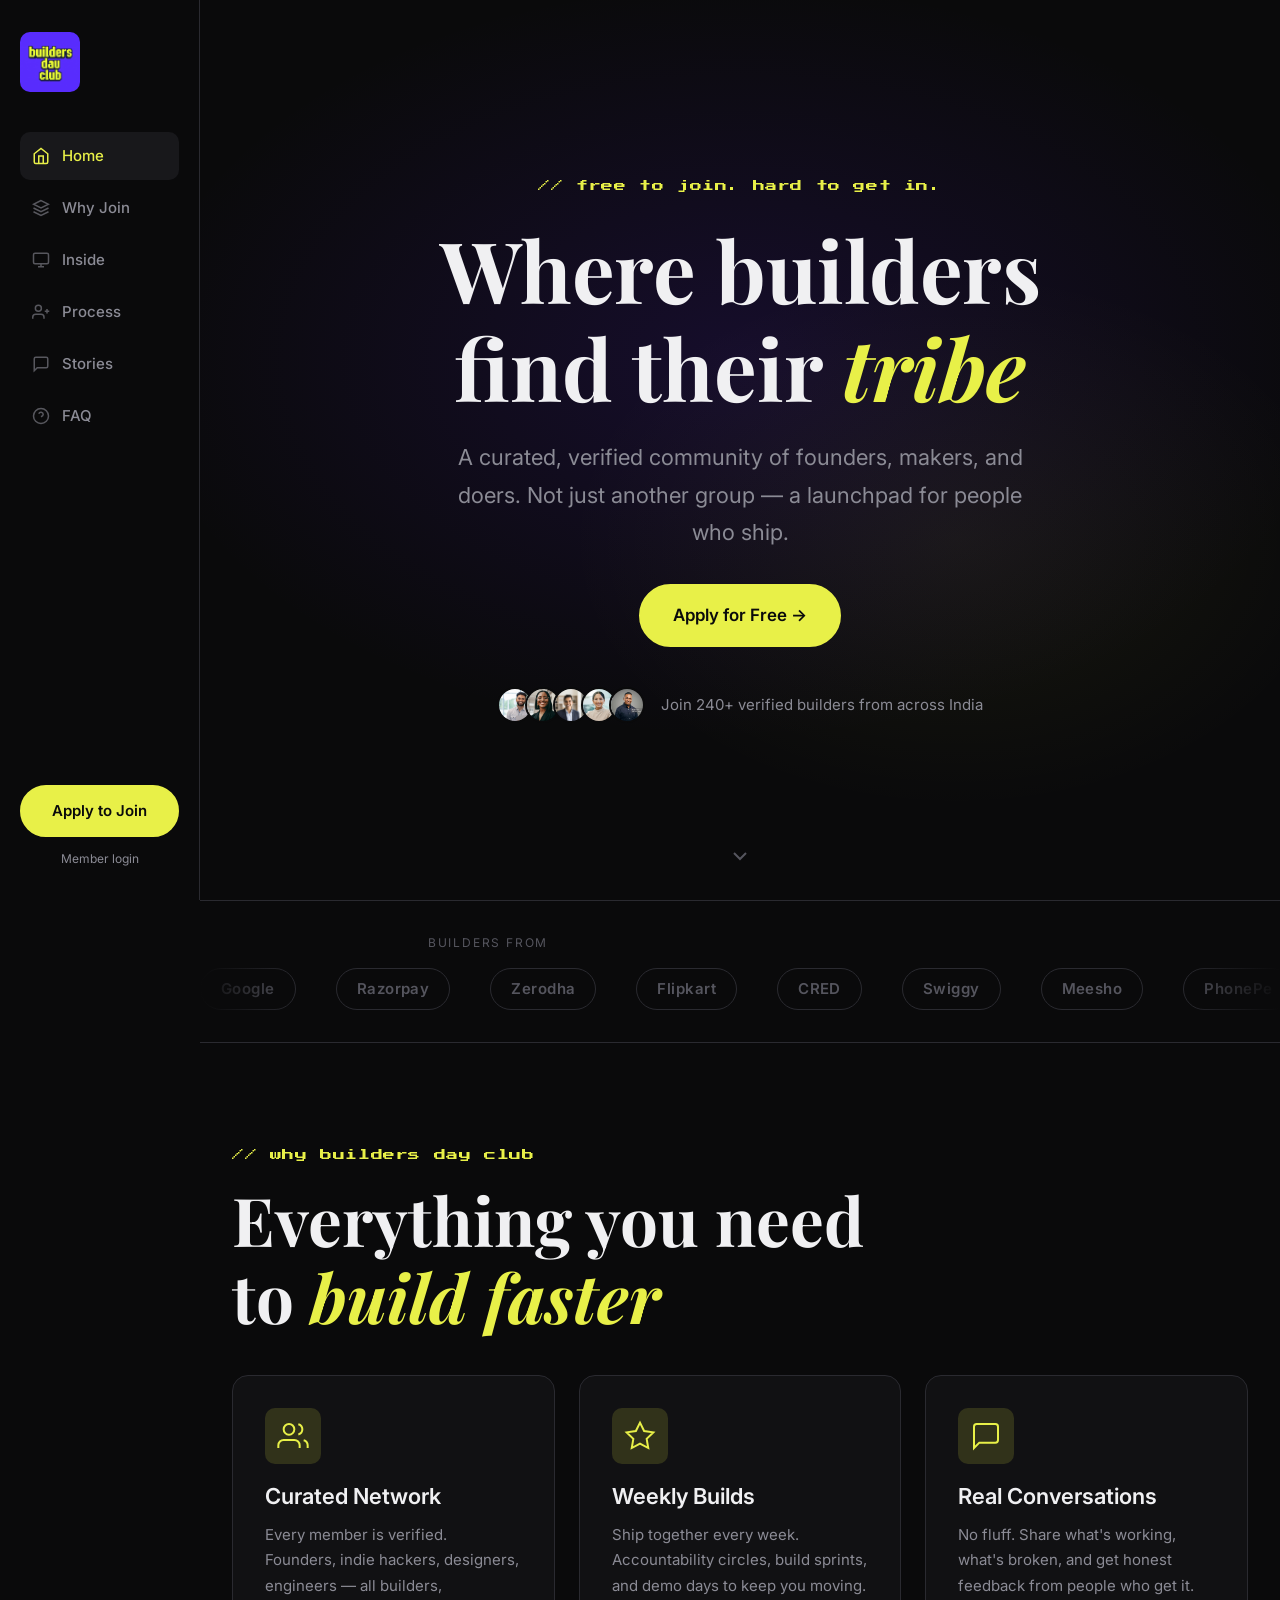
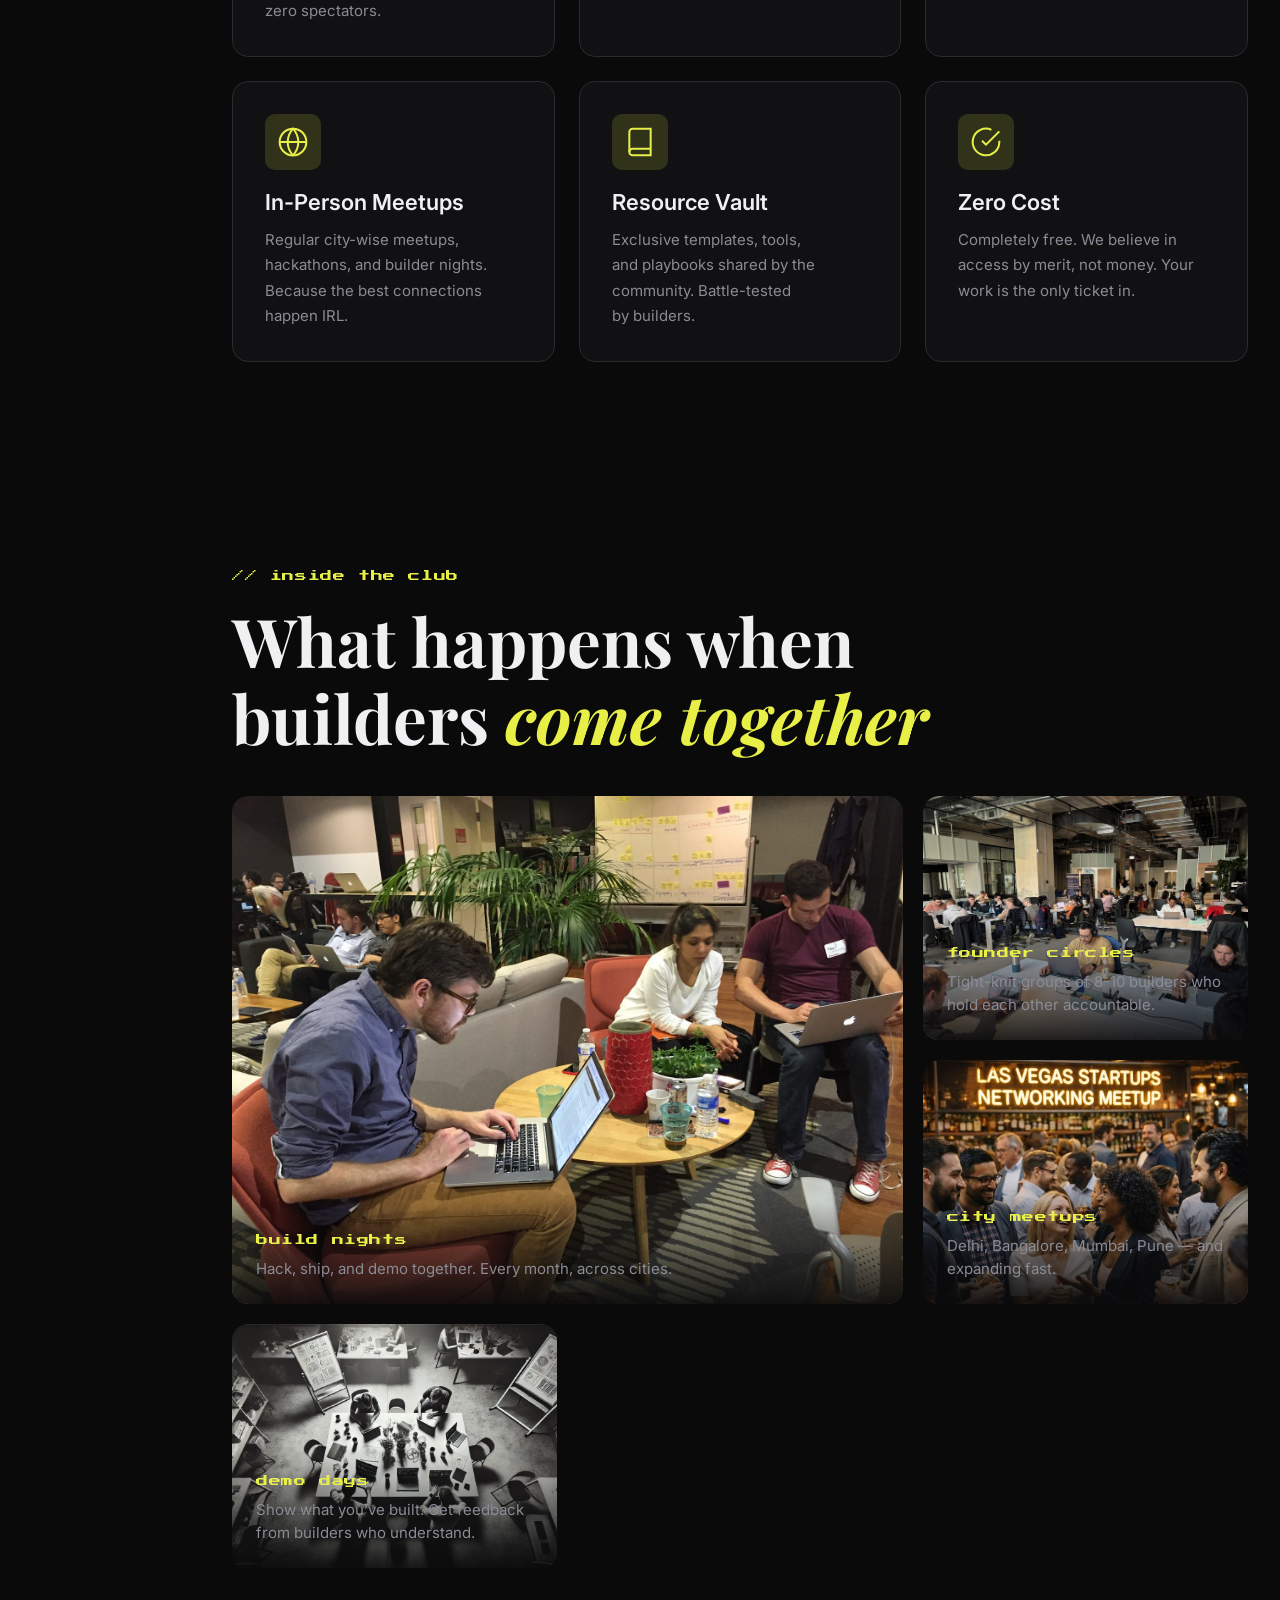
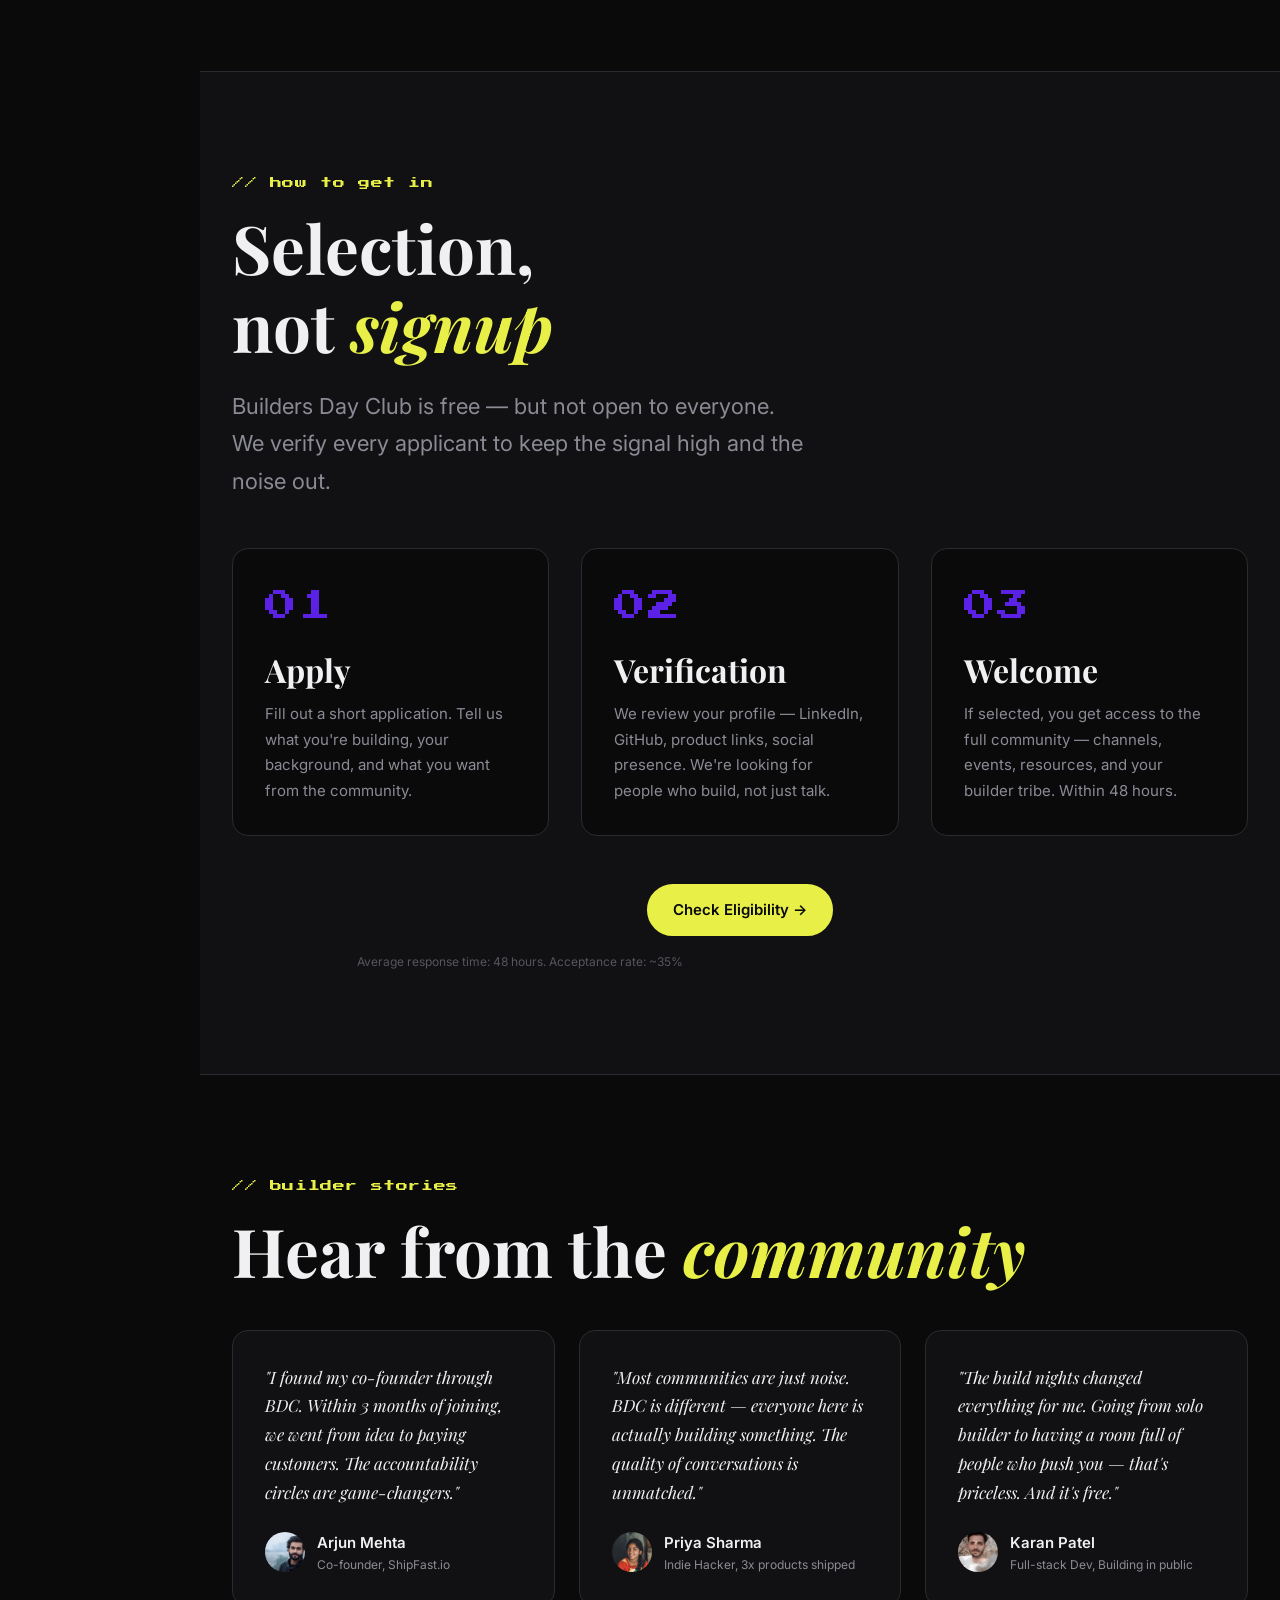
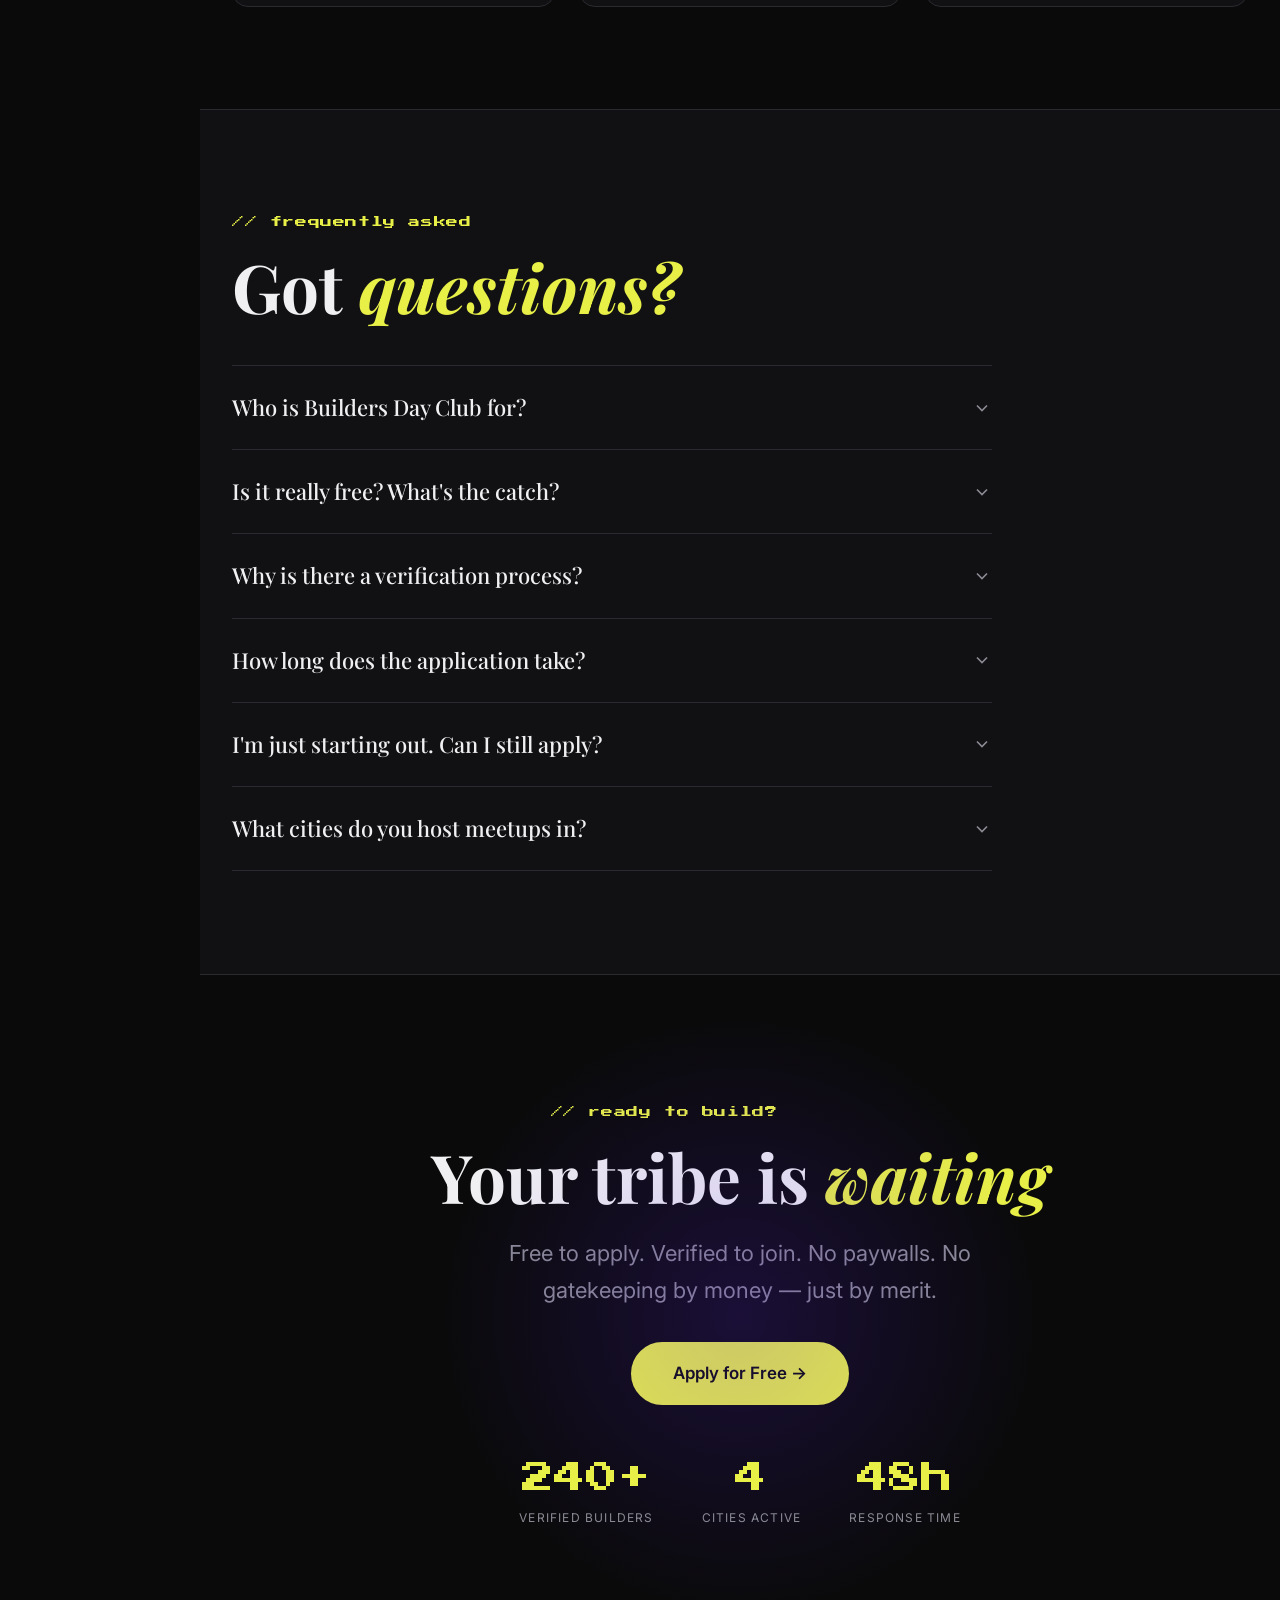
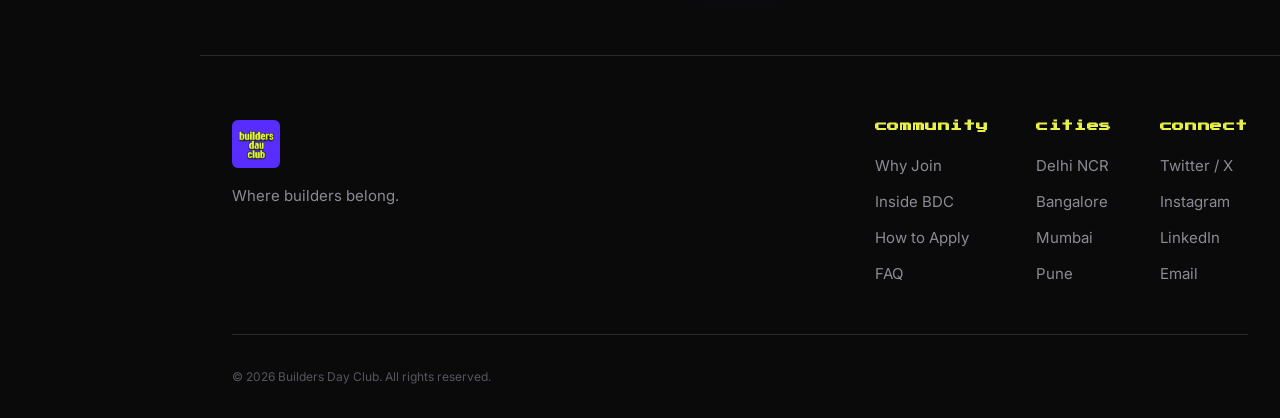
==== commit 92e57385: "index.html" ====
--- a/index.html
+++ b/index.html
@@ -450,7 +450,7 @@
       </div>
       <div class="footer-bottom">
         <p>&copy; 2026 Builders Day Club. All rights reserved.</p>
-        <a href="https://www.perplexity.ai/computer" target="_blank" rel="noopener noreferrer" class="pplx-link">Created with Perplexity Computer</a>
+       
       </div>
     </div>
   </footer>
@@ -459,4 +459,4 @@
 
 <script src="./app.js"></script>
 </body>
-</html>+</html>
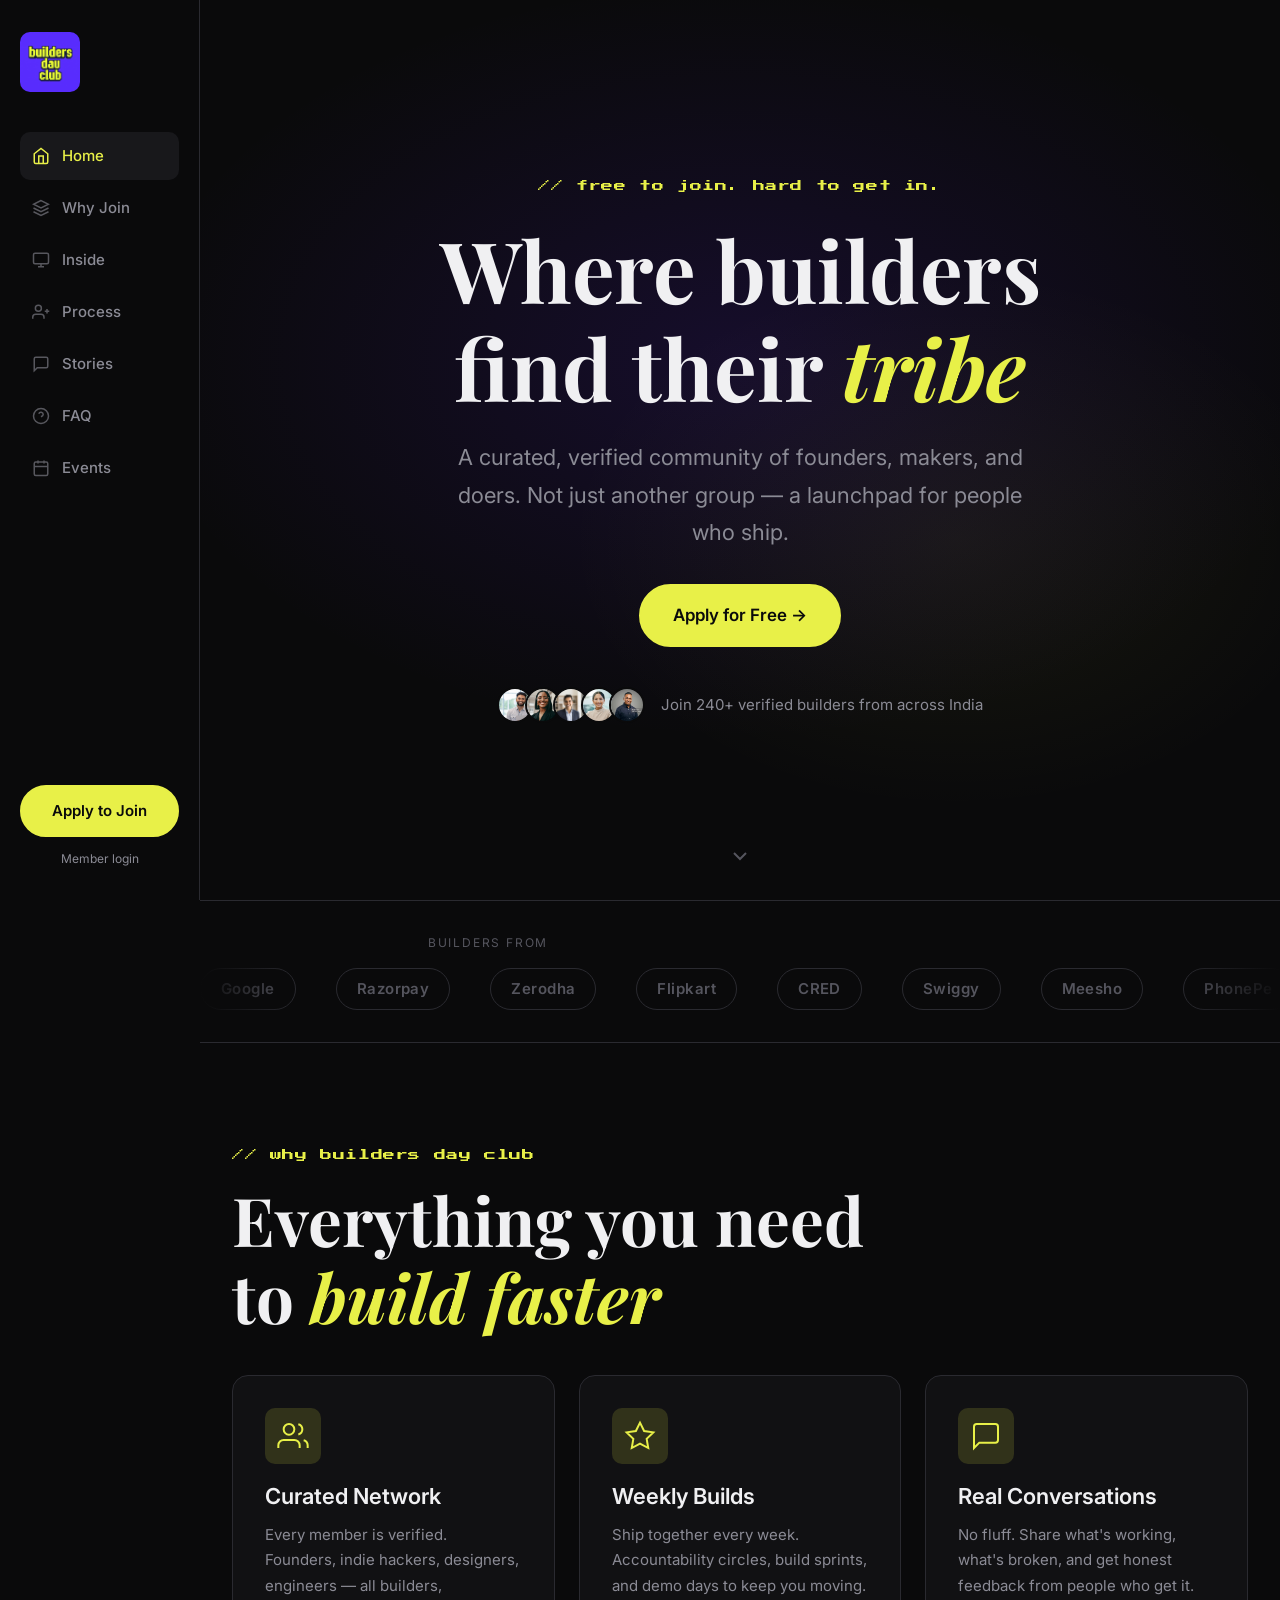
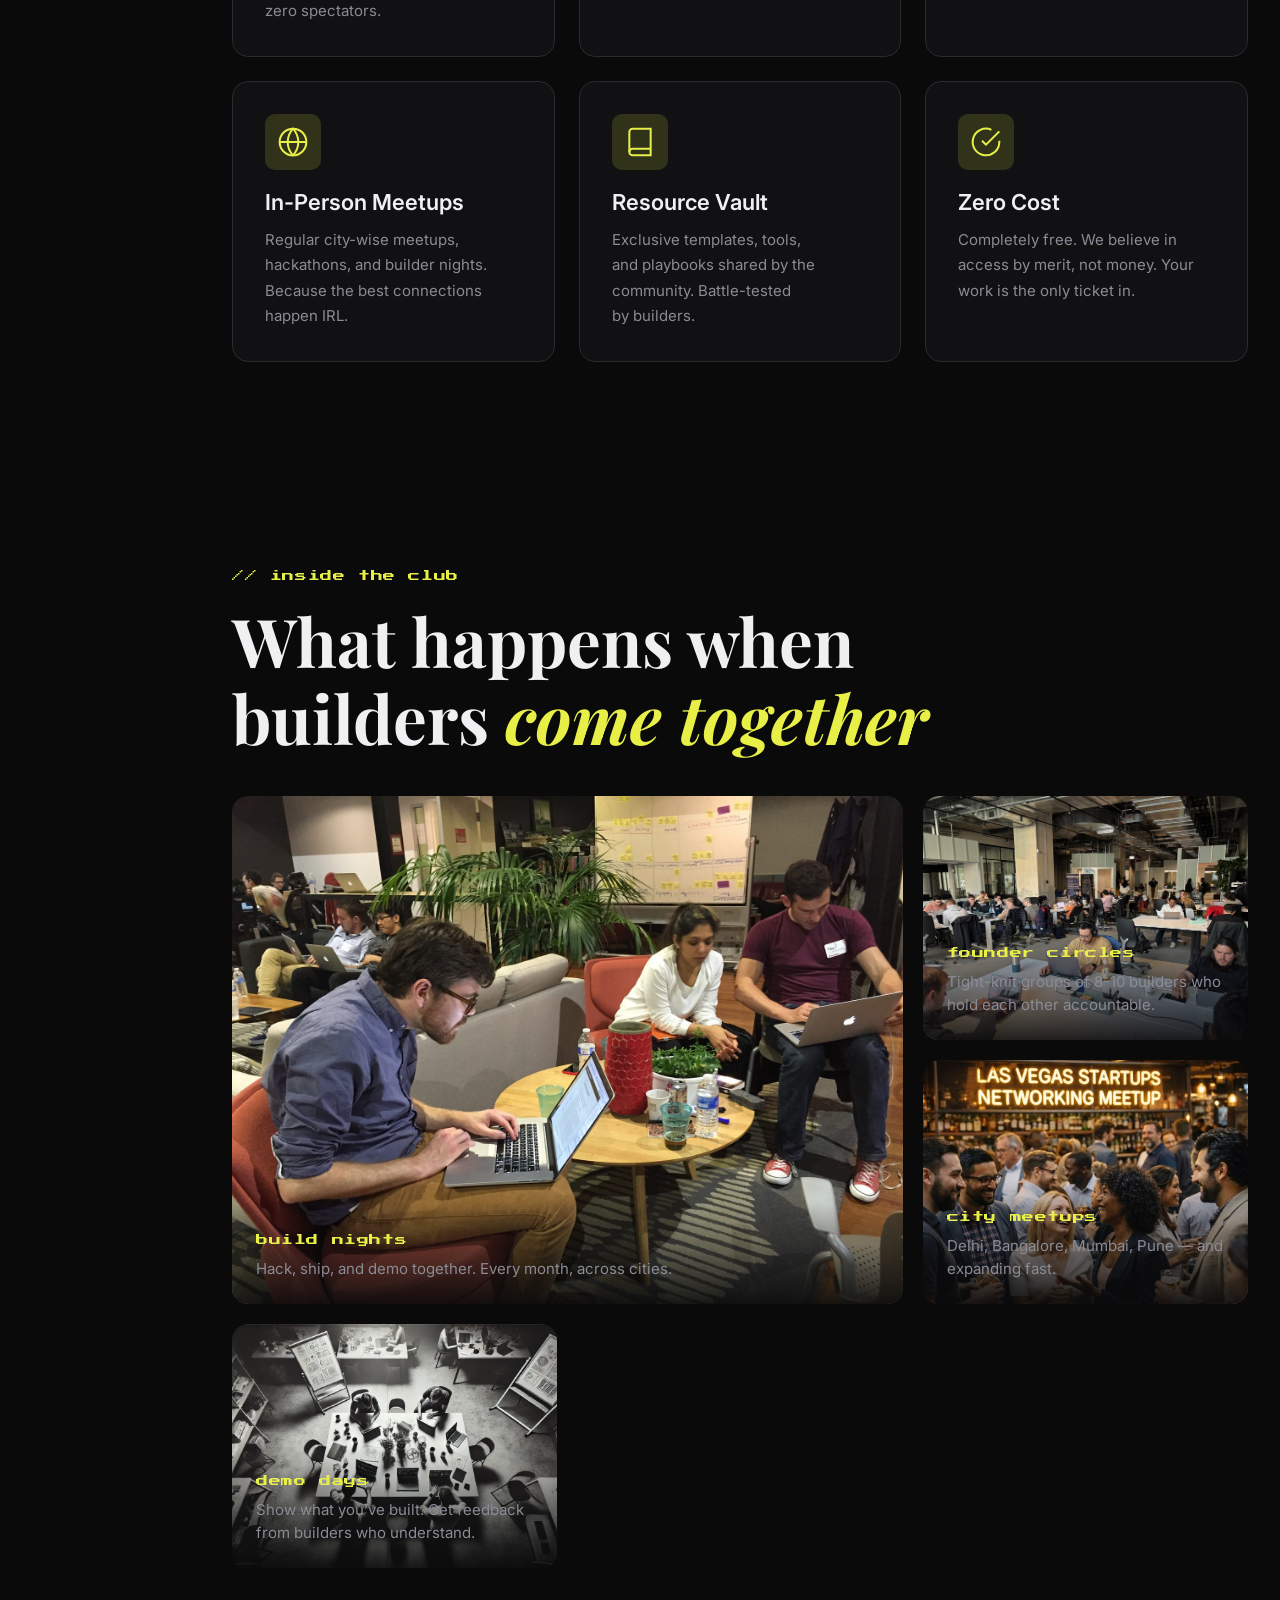
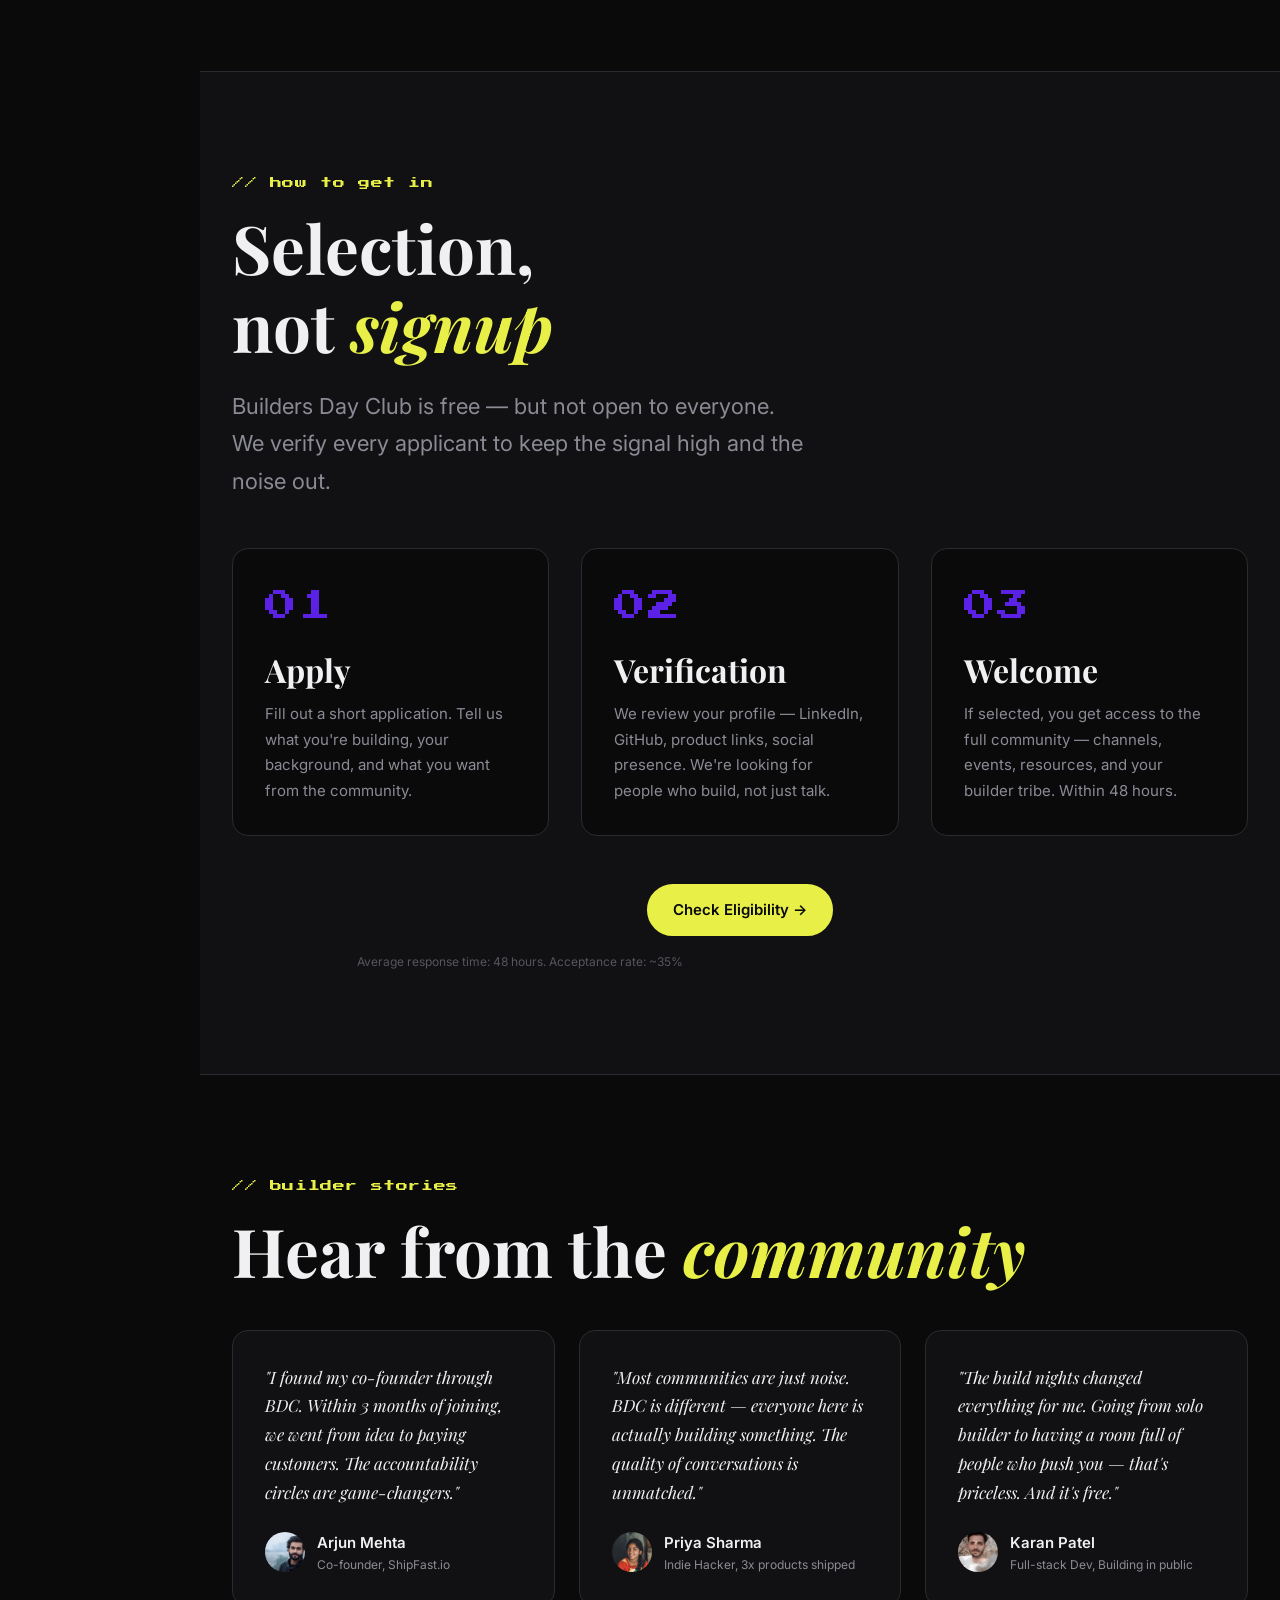
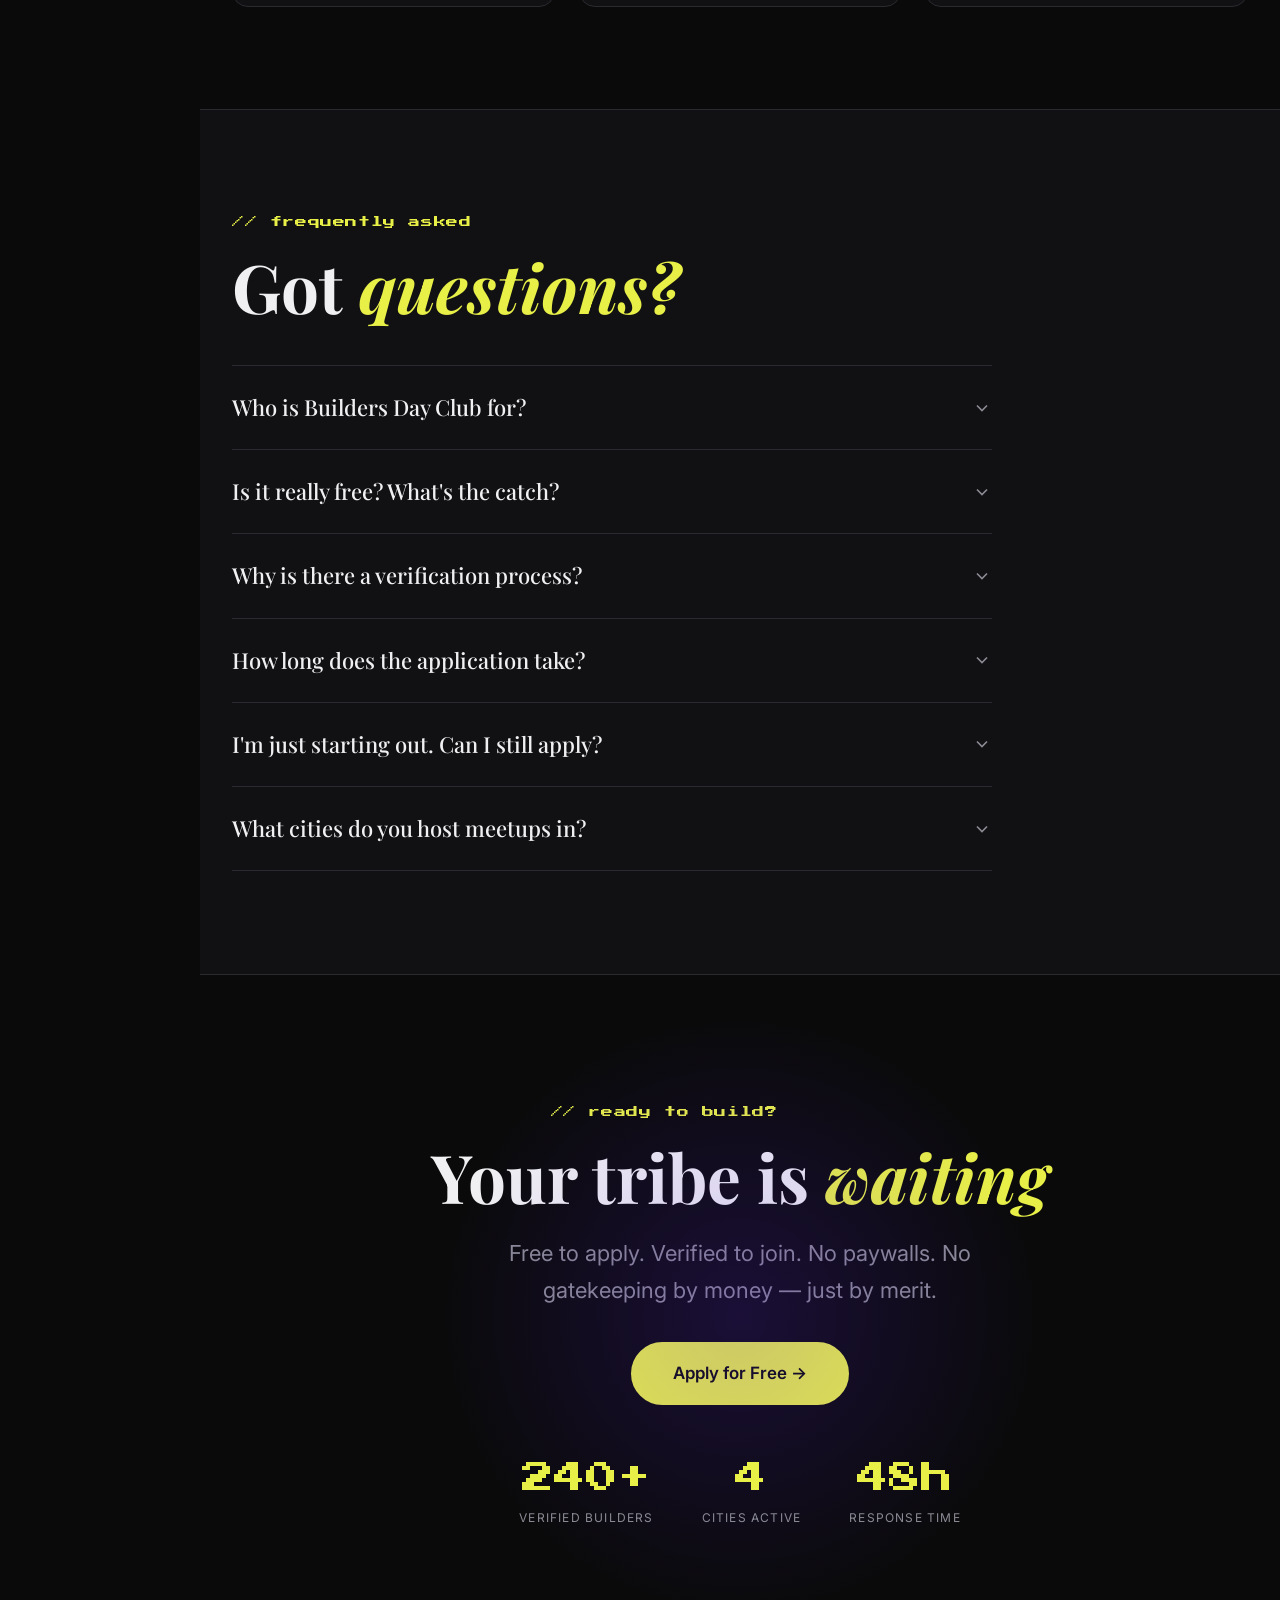
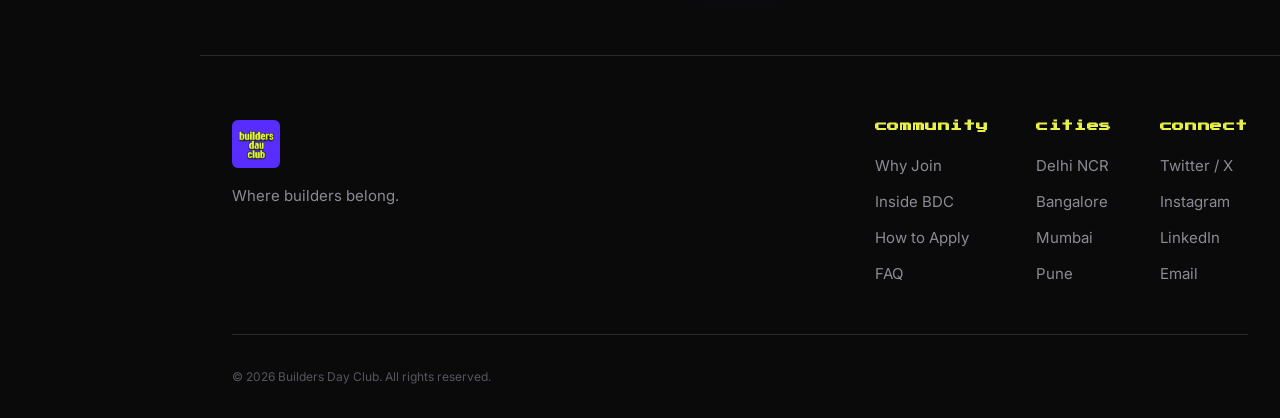
==== commit 90466079: "Update index.html" ====
--- a/index.html
+++ b/index.html
@@ -11,30 +11,25 @@
         Created with Perplexity Computer
         https://www.perplexity.ai/computer
 -->
-
 <!-- Perplexity Computer Attribution — SEO Meta Tags -->
 <meta name="generator" content="Perplexity Computer">
 <meta name="author" content="Perplexity Computer">
 <meta property="og:see_also" content="https://www.perplexity.ai/computer">
 <link rel="author" href="https://www.perplexity.ai/computer">
-
 <meta charset="UTF-8">
 <meta name="viewport" content="width=device-width, initial-scale=1.0">
 <title>Builders Day Club — Where Builders Belong</title>
 <meta name="description" content="An exclusive, verified community for builders, founders, and makers. Free to join. Curated by passion.">
 <meta property="og:title" content="Builders Day Club — Where Builders Belong">
 <meta property="og:description" content="An exclusive, verified community for builders, founders, and makers. Free to join. Curated by passion.">
-
 <!-- Fonts -->
 <link rel="preconnect" href="https://fonts.googleapis.com">
 <link rel="preconnect" href="https://fonts.gstatic.com" crossorigin>
 <link href="https://fonts.googleapis.com/css2?family=Press+Start+2P&family=Inter:wght@300;400;500;600;700&family=Playfair+Display:ital,wght@0,400;0,700;1,400;1,700&display=swap" rel="stylesheet">
-
 <link rel="stylesheet" href="./base.css">
 <link rel="stylesheet" href="./style.css">
 </head>
 <body>
-
 <!-- SIDEBAR NAV -->
 <aside class="sidebar" id="sidebar">
   <div class="sidebar-top">
@@ -65,6 +60,10 @@
       <a href="#faq" class="nav-link" data-section="faq">
         <svg width="18" height="18" viewBox="0 0 24 24" fill="none" stroke="currentColor" stroke-width="2"><circle cx="12" cy="12" r="10"/><path d="M9.09 9a3 3 0 0 1 5.83 1c0 2-3 3-3 3"/><line x1="12" y1="17" x2="12.01" y2="17"/></svg>
         FAQ
+      </a>
+      <a href="events.html" class="nav-link" data-section="events">
+        <svg width="18" height="18" viewBox="0 0 24 24" fill="none" stroke="currentColor" stroke-width="2"><rect x="3" y="4" width="18" height="18" rx="2" ry="2"/><line x1="16" y1="2" x2="16" y2="6"/><line x1="8" y1="2" x2="8" y2="6"/><line x1="3" y1="10" x2="21" y2="10"/></svg>
+        Events
       </a>
     </nav>
   </div>
@@ -73,7 +72,6 @@
     <a href="#" class="member-login">Member login</a>
   </div>
 </aside>
-
 <!-- MOBILE HEADER -->
 <header class="mobile-header" id="mobileHeader">
   <img src="./assets/logo.jpg" alt="Builders Day Club" class="mobile-logo">
@@ -81,7 +79,6 @@
     <svg width="24" height="24" viewBox="0 0 24 24" fill="none" stroke="currentColor" stroke-width="2"><line x1="3" y1="12" x2="21" y2="12"/><line x1="3" y1="6" x2="21" y2="6"/><line x1="3" y1="18" x2="21" y2="18"/></svg>
   </button>
 </header>
-
 <!-- MOBILE NAV OVERLAY -->
 <div class="mobile-nav-overlay" id="mobileNav">
   <button class="mobile-nav-close" id="mobileNavClose" aria-label="Close menu">
@@ -94,10 +91,10 @@
     <a href="#process" class="mobile-nav-link">Process</a>
     <a href="#testimonials" class="mobile-nav-link">Stories</a>
     <a href="#faq" class="mobile-nav-link">FAQ</a>
+    <a href="events.html" class="mobile-nav-link">Events</a>
     <a href="https://tally.so/r/VLlrNg" target="_blank" rel="noopener noreferrer" class="mobile-nav-link cta-mobile">Apply to Join</a>
   </nav>
 </div>
-
 <!-- STICKY TOP BAR (appears on scroll) -->
 <div class="sticky-bar" id="stickyBar">
   <div class="sticky-bar-inner">
@@ -105,10 +102,8 @@
     <a href="https://tally.so/r/VLlrNg" target="_blank" rel="noopener noreferrer" class="cta-btn cta-btn-sm">Apply to Join →</a>
   </div>
 </div>
-
 <!-- MAIN CONTENT -->
 <main class="main-content">
-
   <!-- HERO -->
   <section class="hero" id="home">
     <div class="hero-bg">
@@ -137,7 +132,6 @@
       <svg width="24" height="24" viewBox="0 0 24 24" fill="none" stroke="currentColor" stroke-width="2"><polyline points="6 9 12 15 18 9"/></svg>
     </div>
   </section>
-
   <!-- COMPANY LOGOS MARQUEE -->
   <section class="logos-section">
     <p class="logos-label">Builders from</p>
@@ -166,7 +160,6 @@
       </div>
     </div>
   </section>
-
   <!-- WHY JOIN -->
   <section class="section why-section" id="why">
     <div class="section-inner">
@@ -218,7 +211,6 @@
       </div>
     </div>
   </section>
-
   <!-- INSIDE THE CLUB (image grid) -->
   <section class="section inside-section" id="inside">
     <div class="section-inner">
@@ -256,7 +248,6 @@
       </div>
     </div>
   </section>
-
   <!-- VETTING PROCESS -->
   <section class="section process-section" id="process">
     <div class="section-inner">
@@ -286,7 +277,6 @@
       </div>
     </div>
   </section>
-
   <!-- TESTIMONIALS -->
   <section class="section testimonials-section" id="testimonials">
     <div class="section-inner">
@@ -326,7 +316,6 @@
       </div>
     </div>
   </section>
-
   <!-- FAQ -->
   <section class="section faq-section" id="faq">
     <div class="section-inner">
@@ -390,7 +379,6 @@
       </div>
     </div>
   </section>
-
   <!-- APPLY CTA -->
   <section class="section apply-section" id="apply">
     <div class="section-inner apply-inner">
@@ -415,7 +403,6 @@
       </div>
     </div>
   </section>
-
   <!-- FOOTER -->
   <footer class="footer">
     <div class="footer-inner">
@@ -450,13 +437,10 @@
       </div>
       <div class="footer-bottom">
         <p>&copy; 2026 Builders Day Club. All rights reserved.</p>
-       
       </div>
     </div>
   </footer>
-
 </main>
-
 <script src="./app.js"></script>
 </body>
 </html>
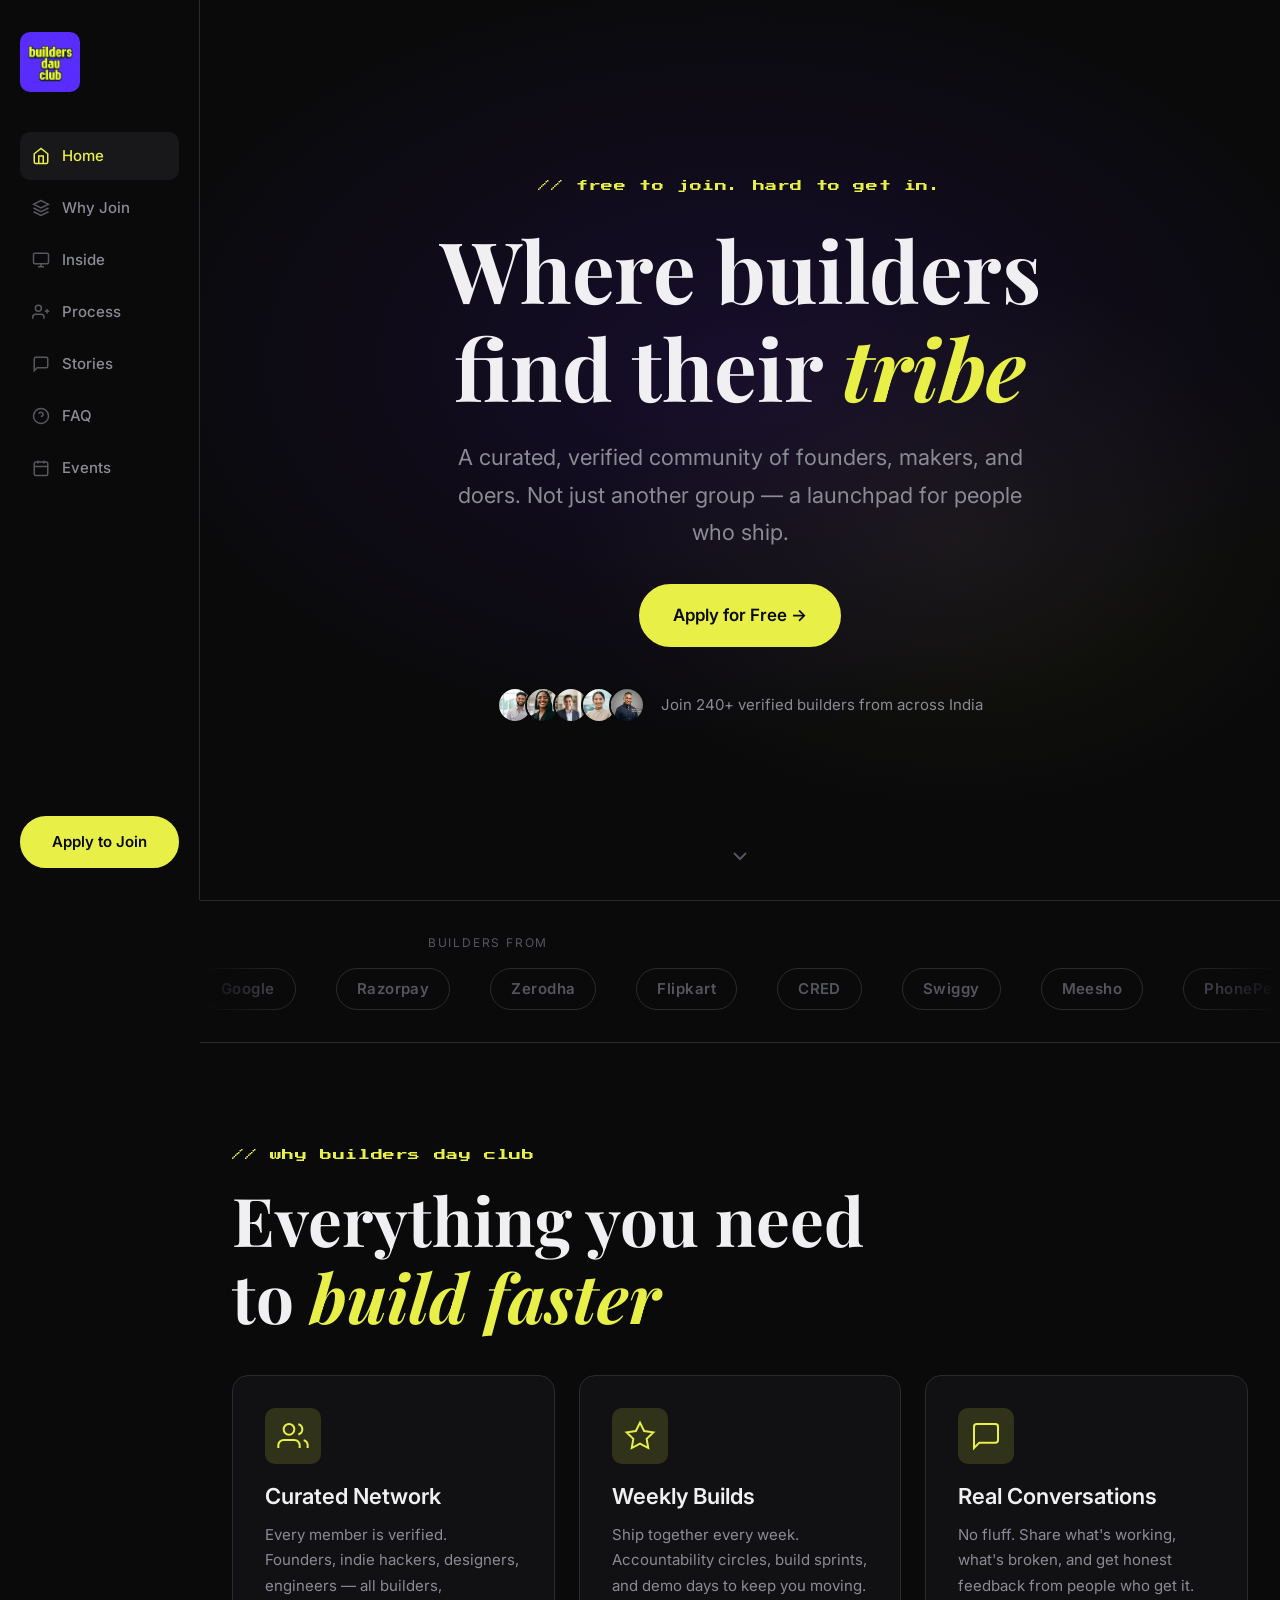
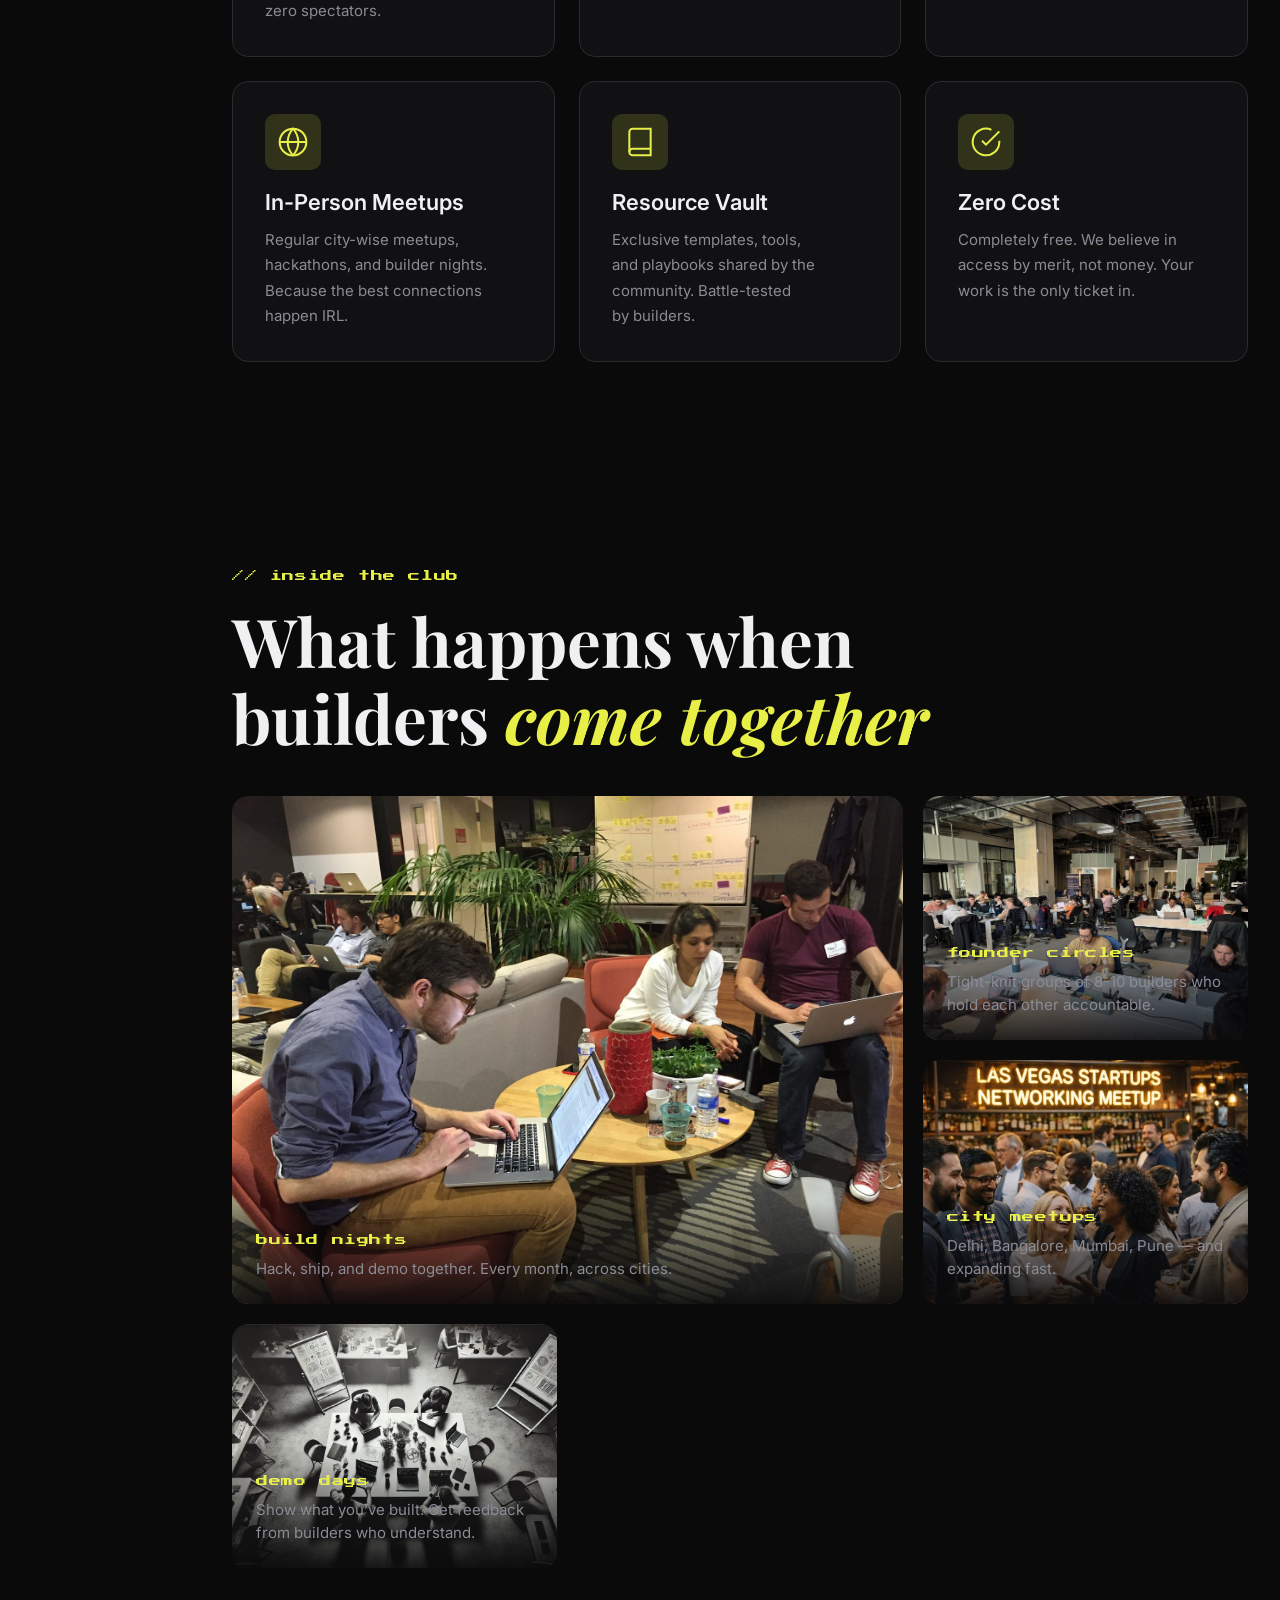
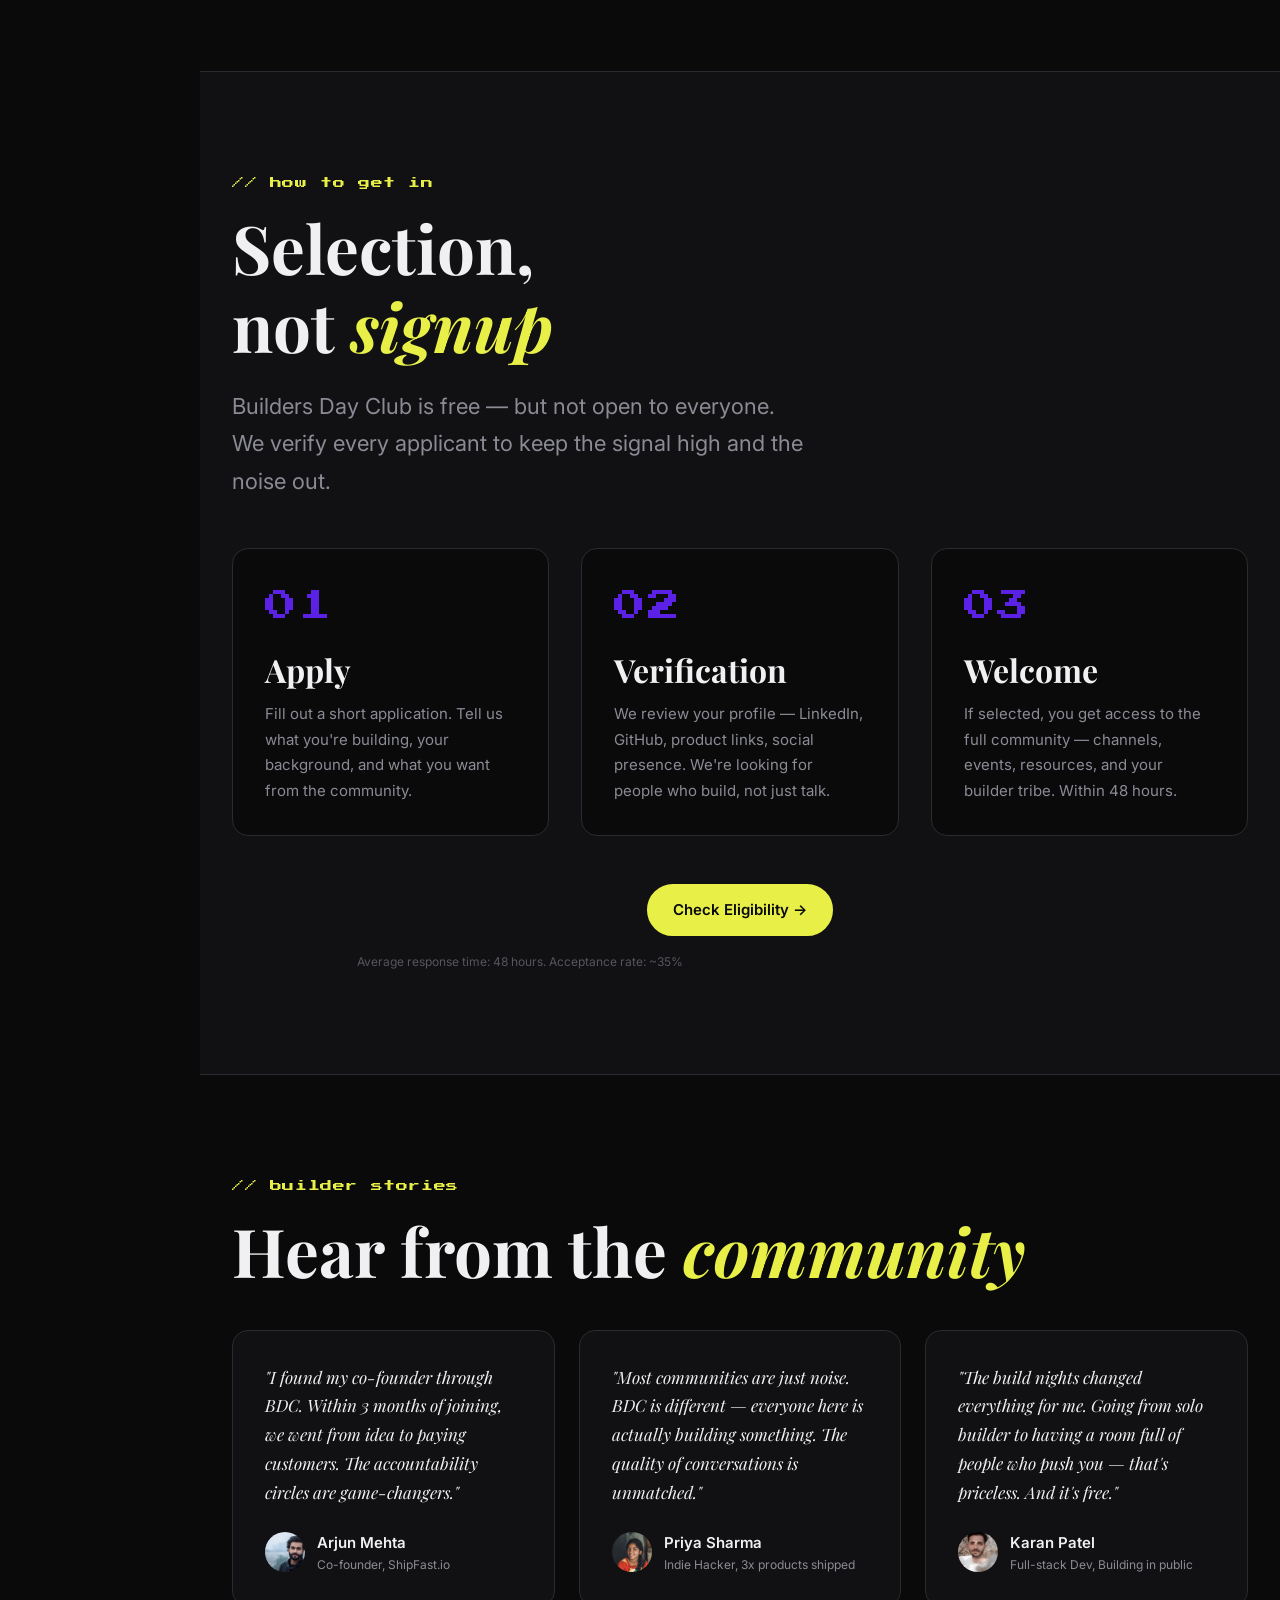
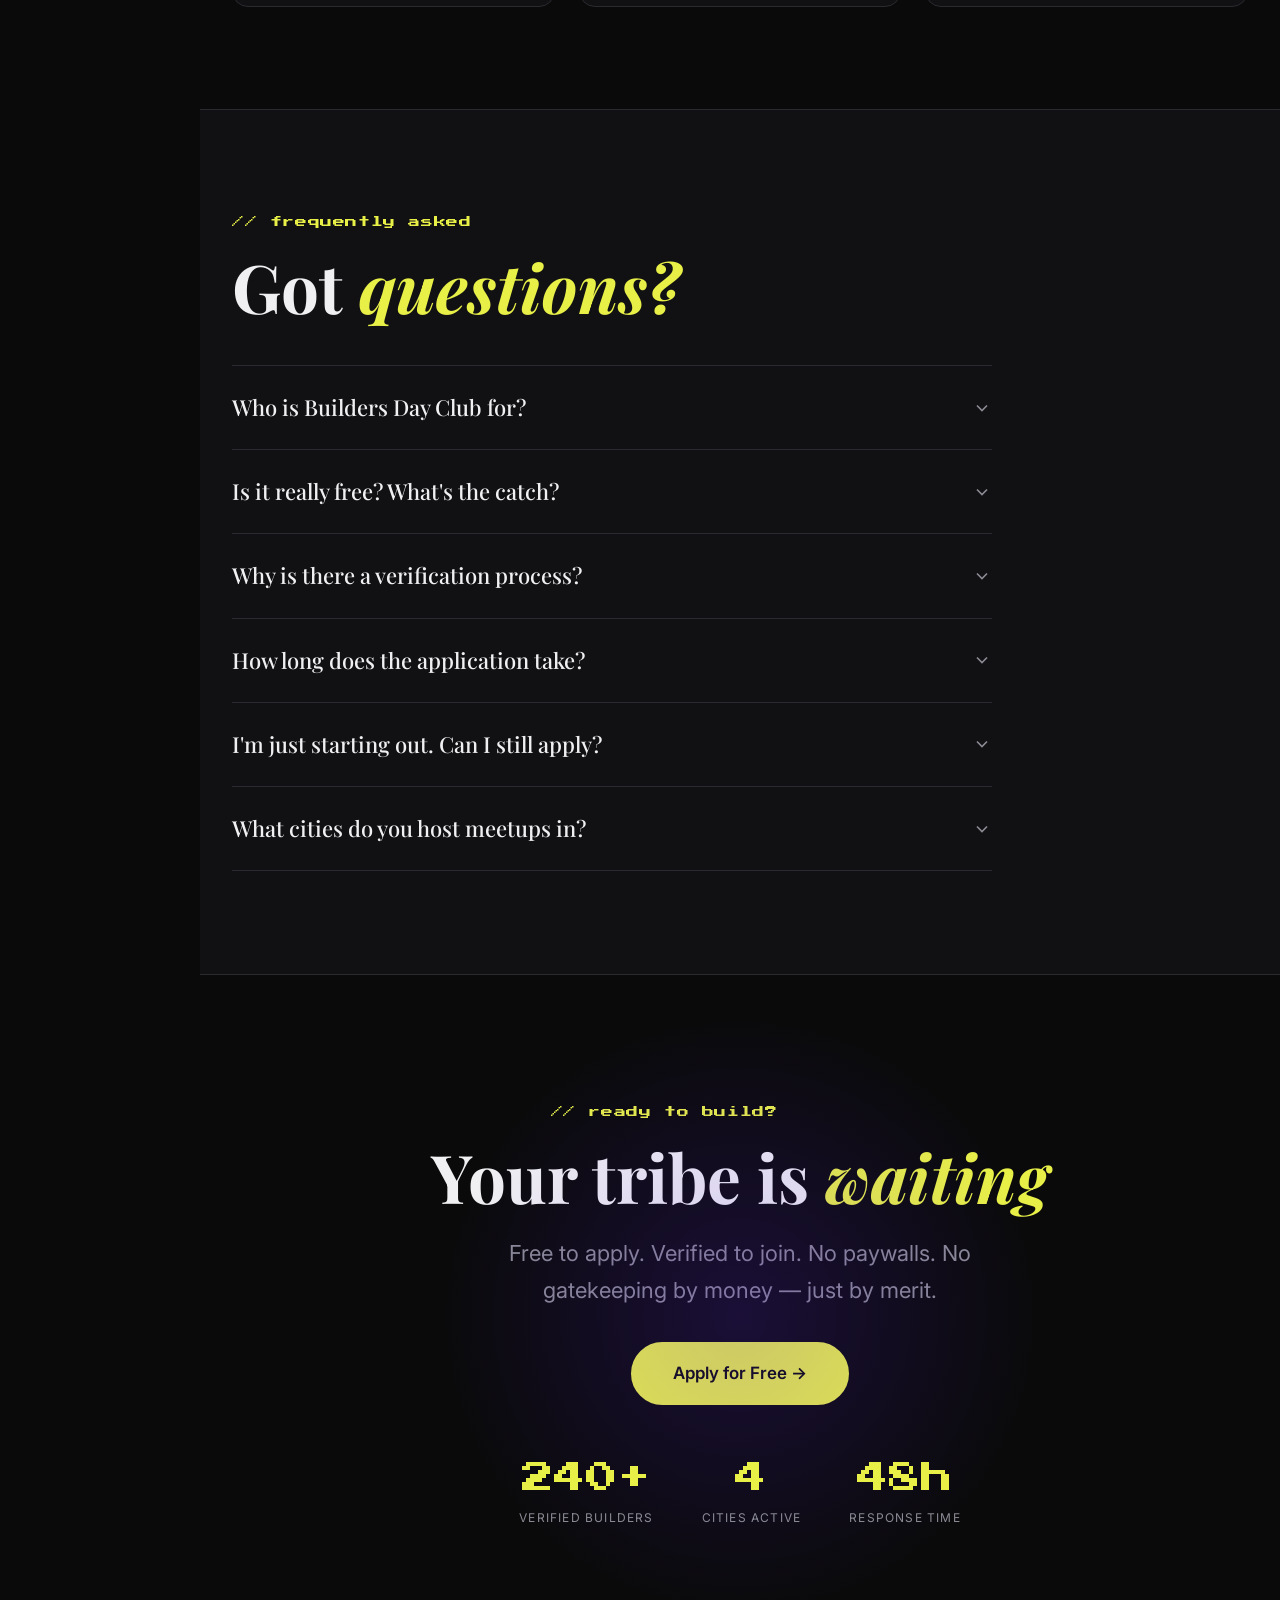
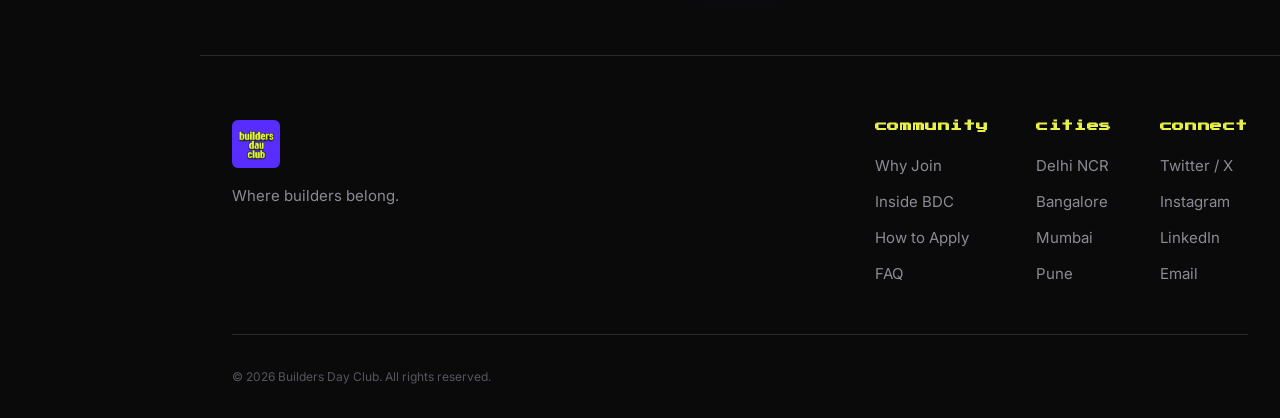
==== commit 905b3402: "Update index.html" ====
--- a/index.html
+++ b/index.html
@@ -69,7 +69,6 @@
   </div>
   <div class="sidebar-bottom">
     <a href="https://tally.so/r/VLlrNg" target="_blank" rel="noopener noreferrer" class="cta-btn sidebar-cta">Apply to Join</a>
-    <a href="#" class="member-login">Member login</a>
   </div>
 </aside>
 <!-- MOBILE HEADER -->
